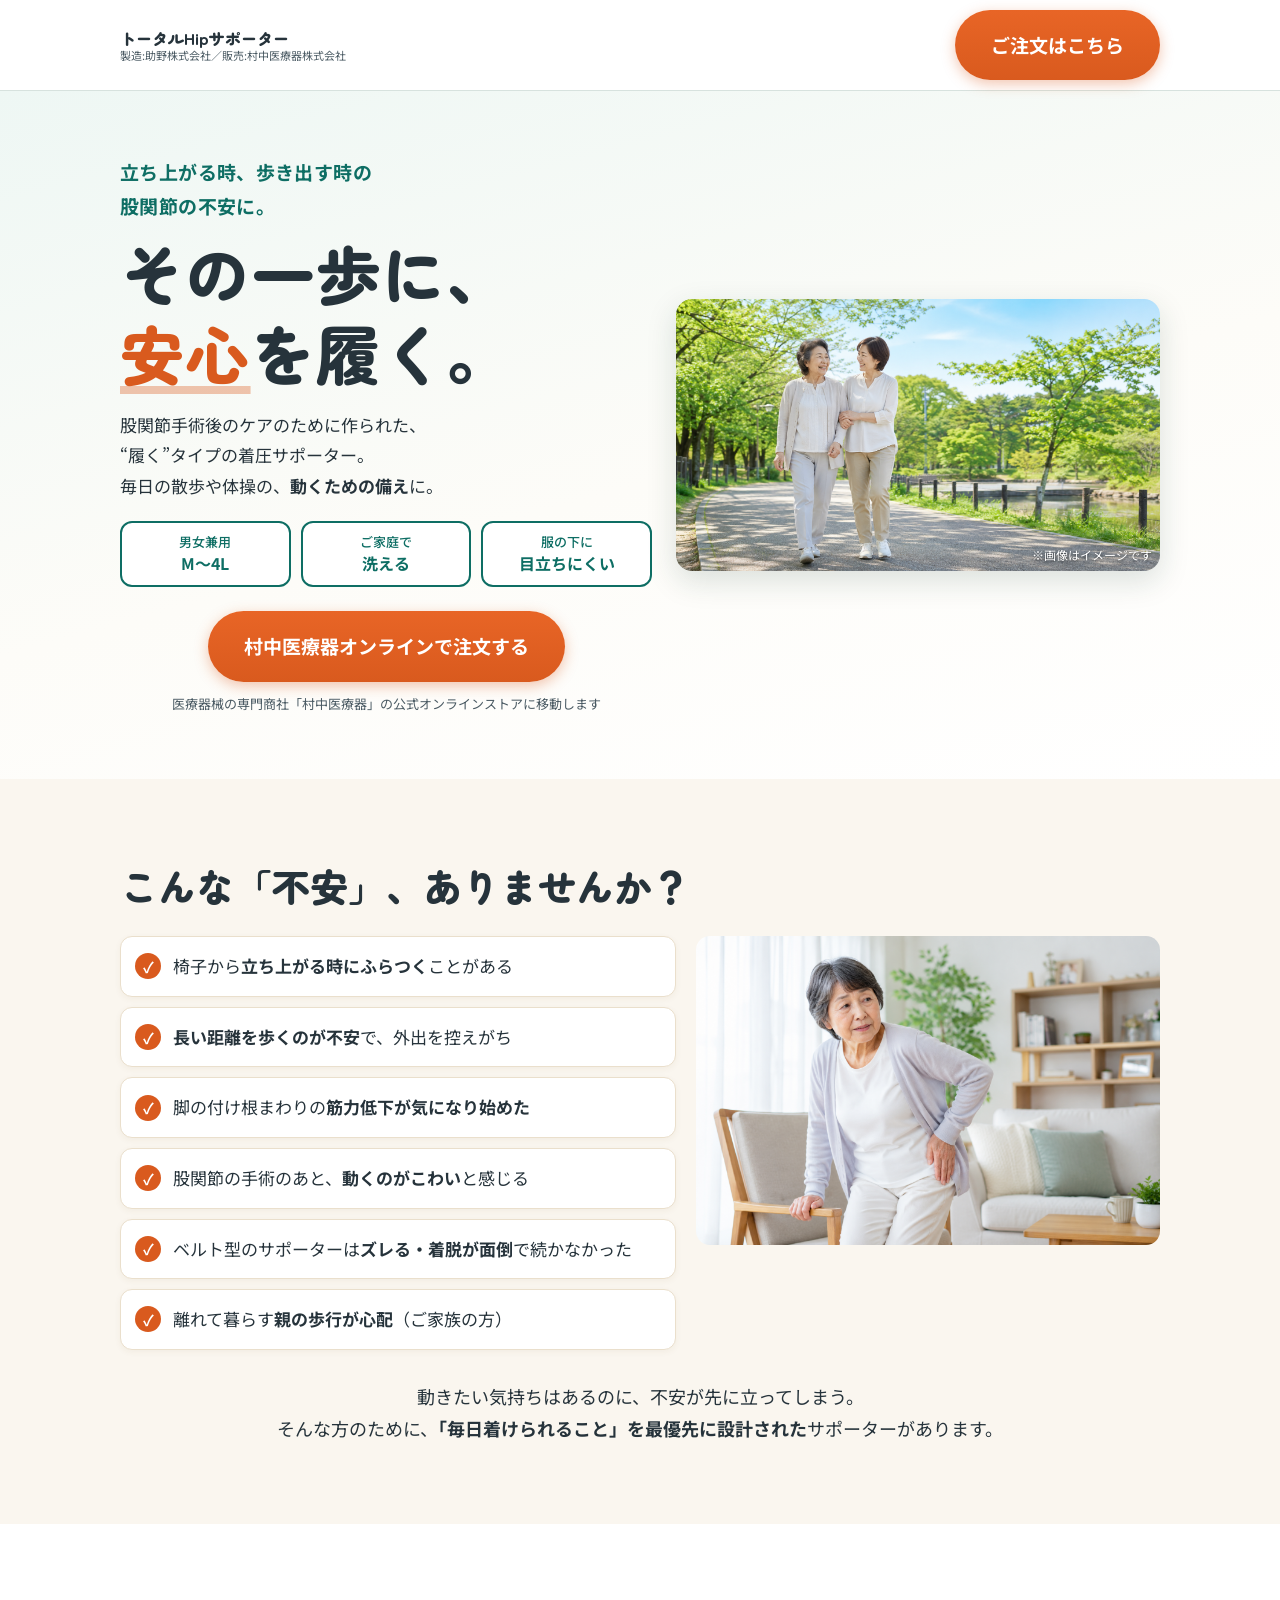
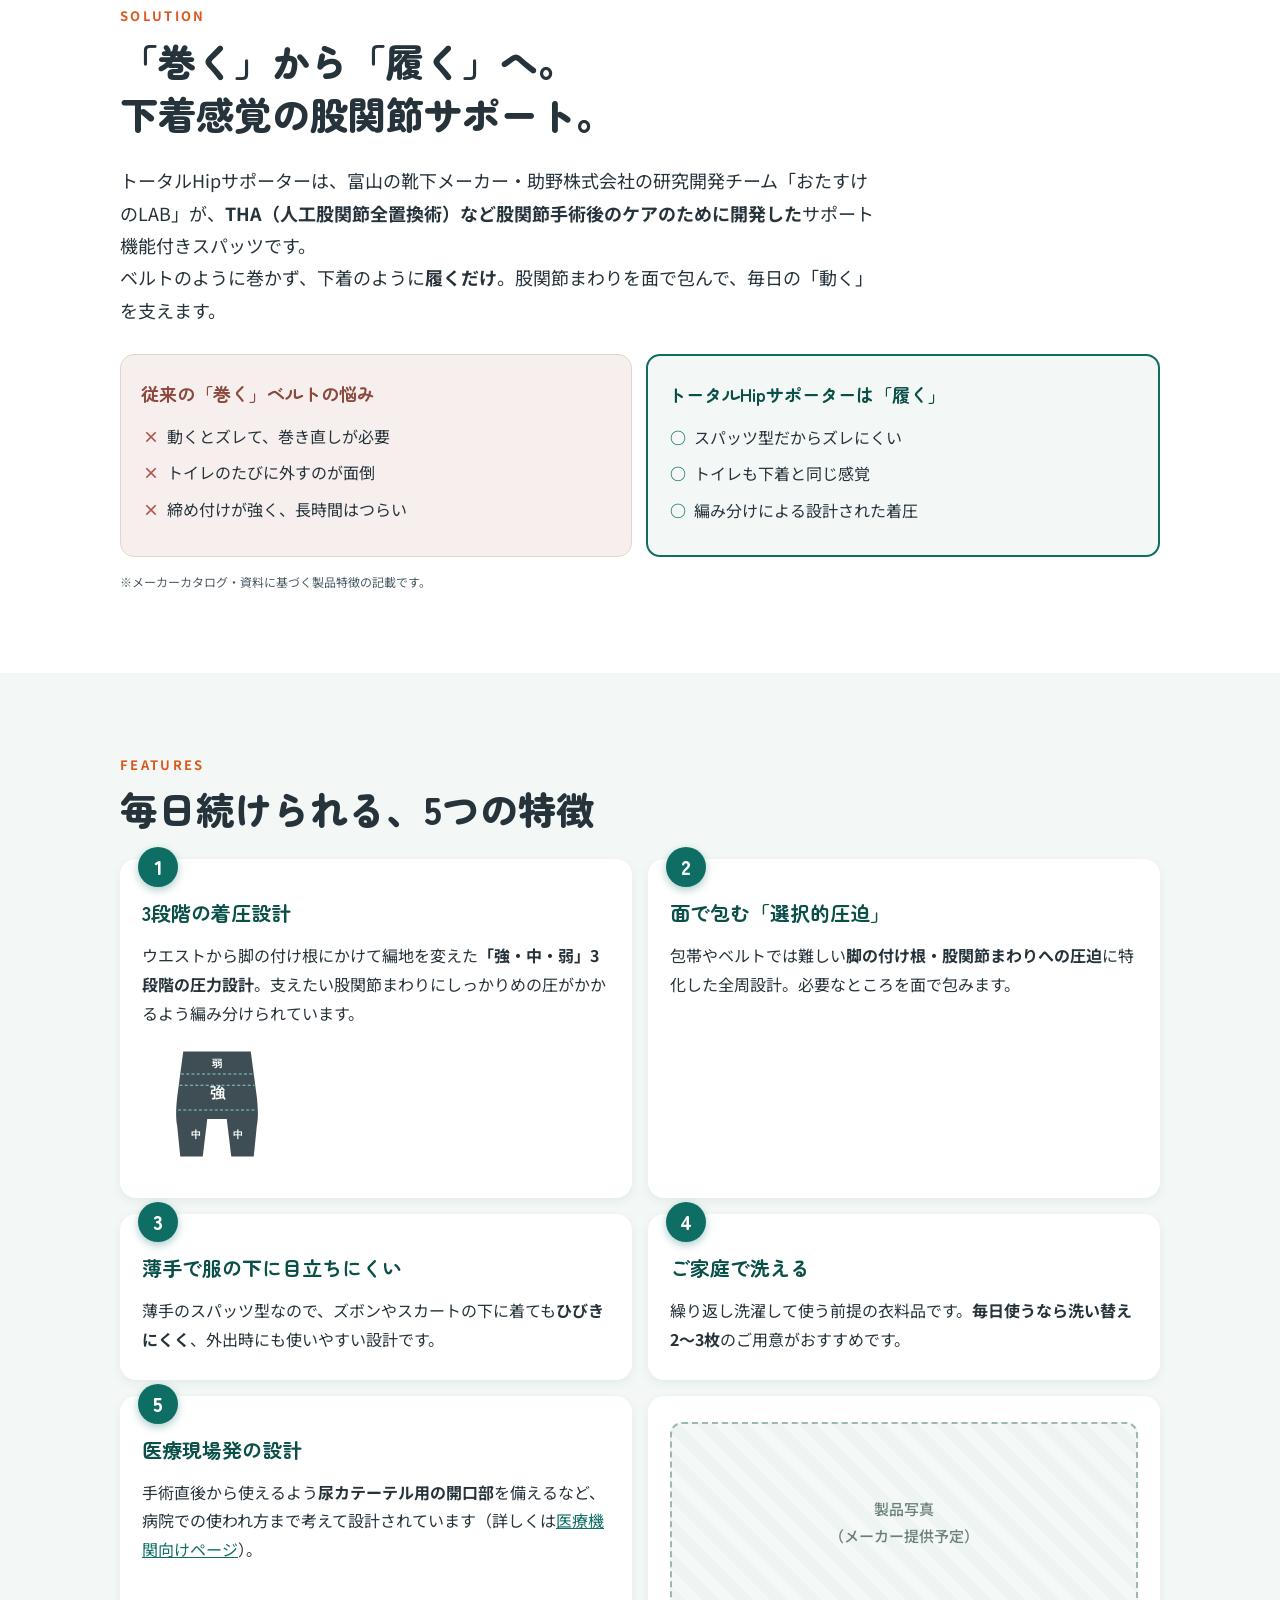
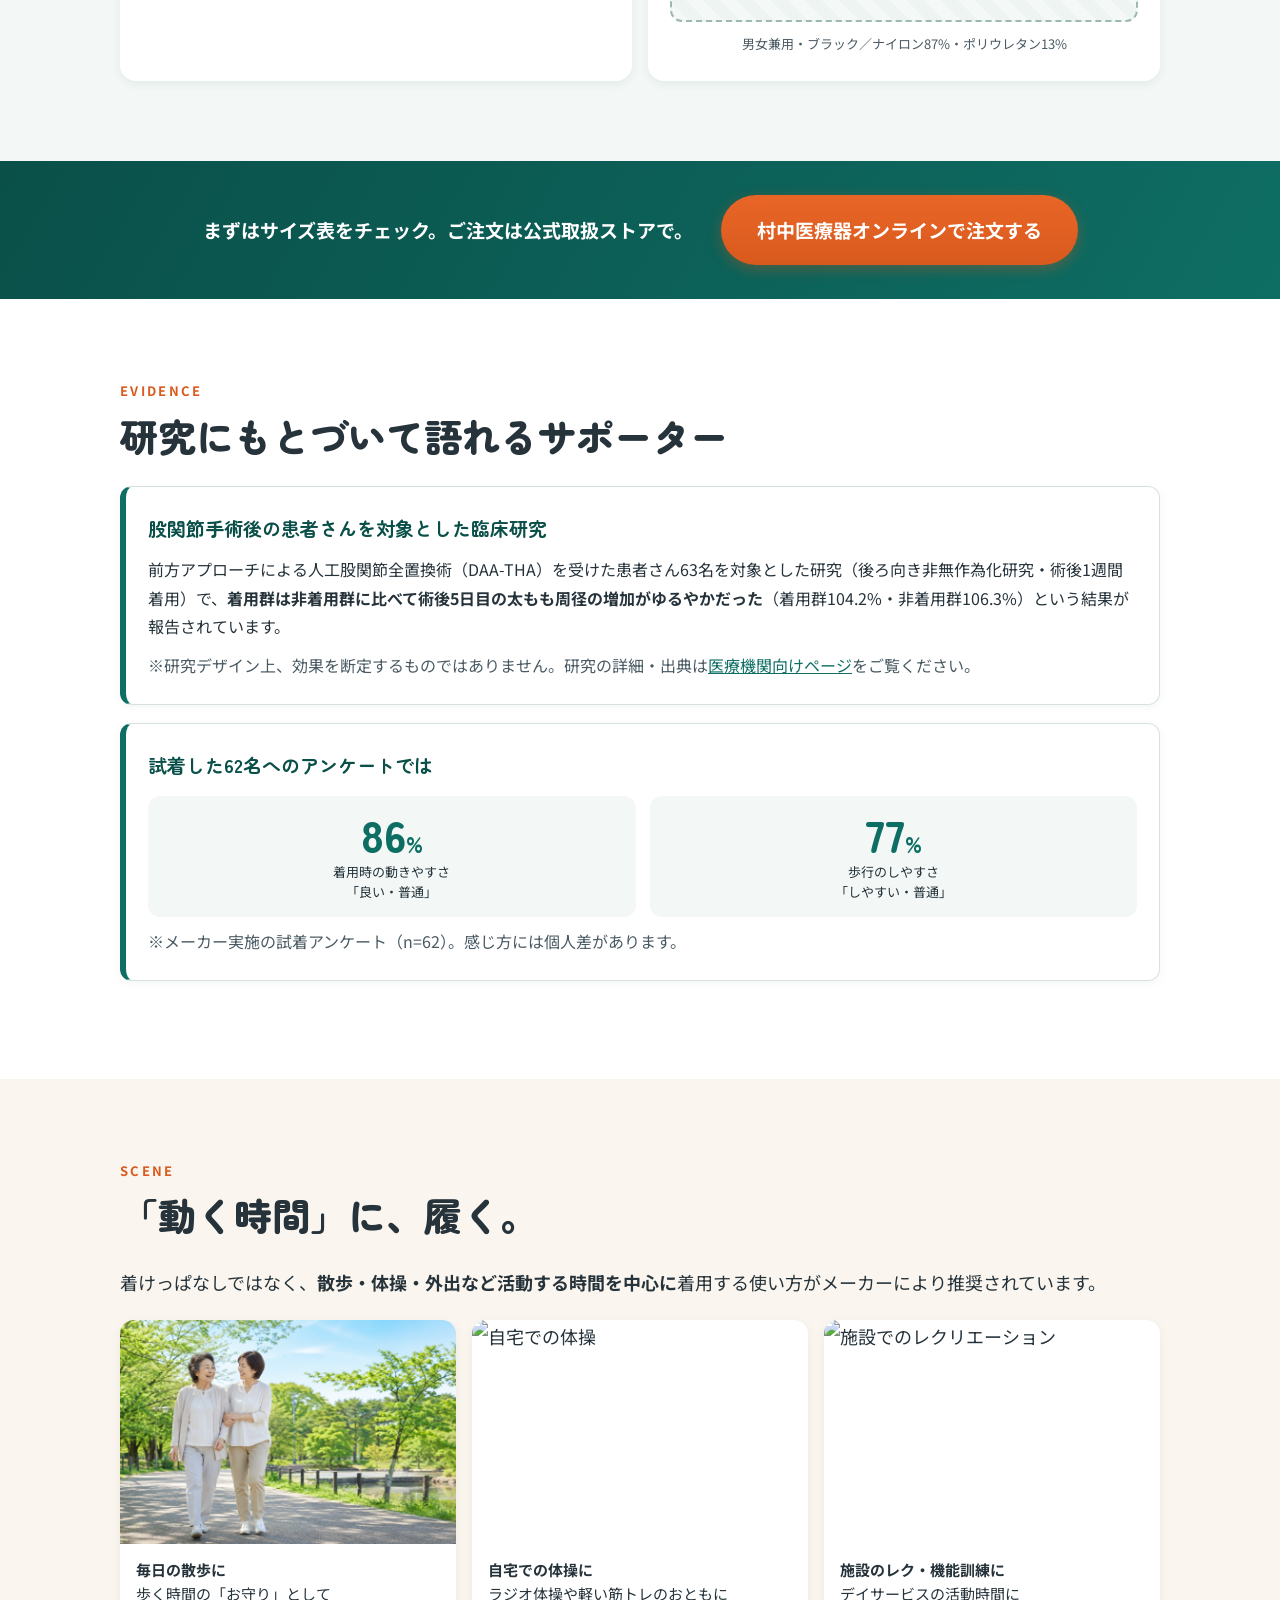
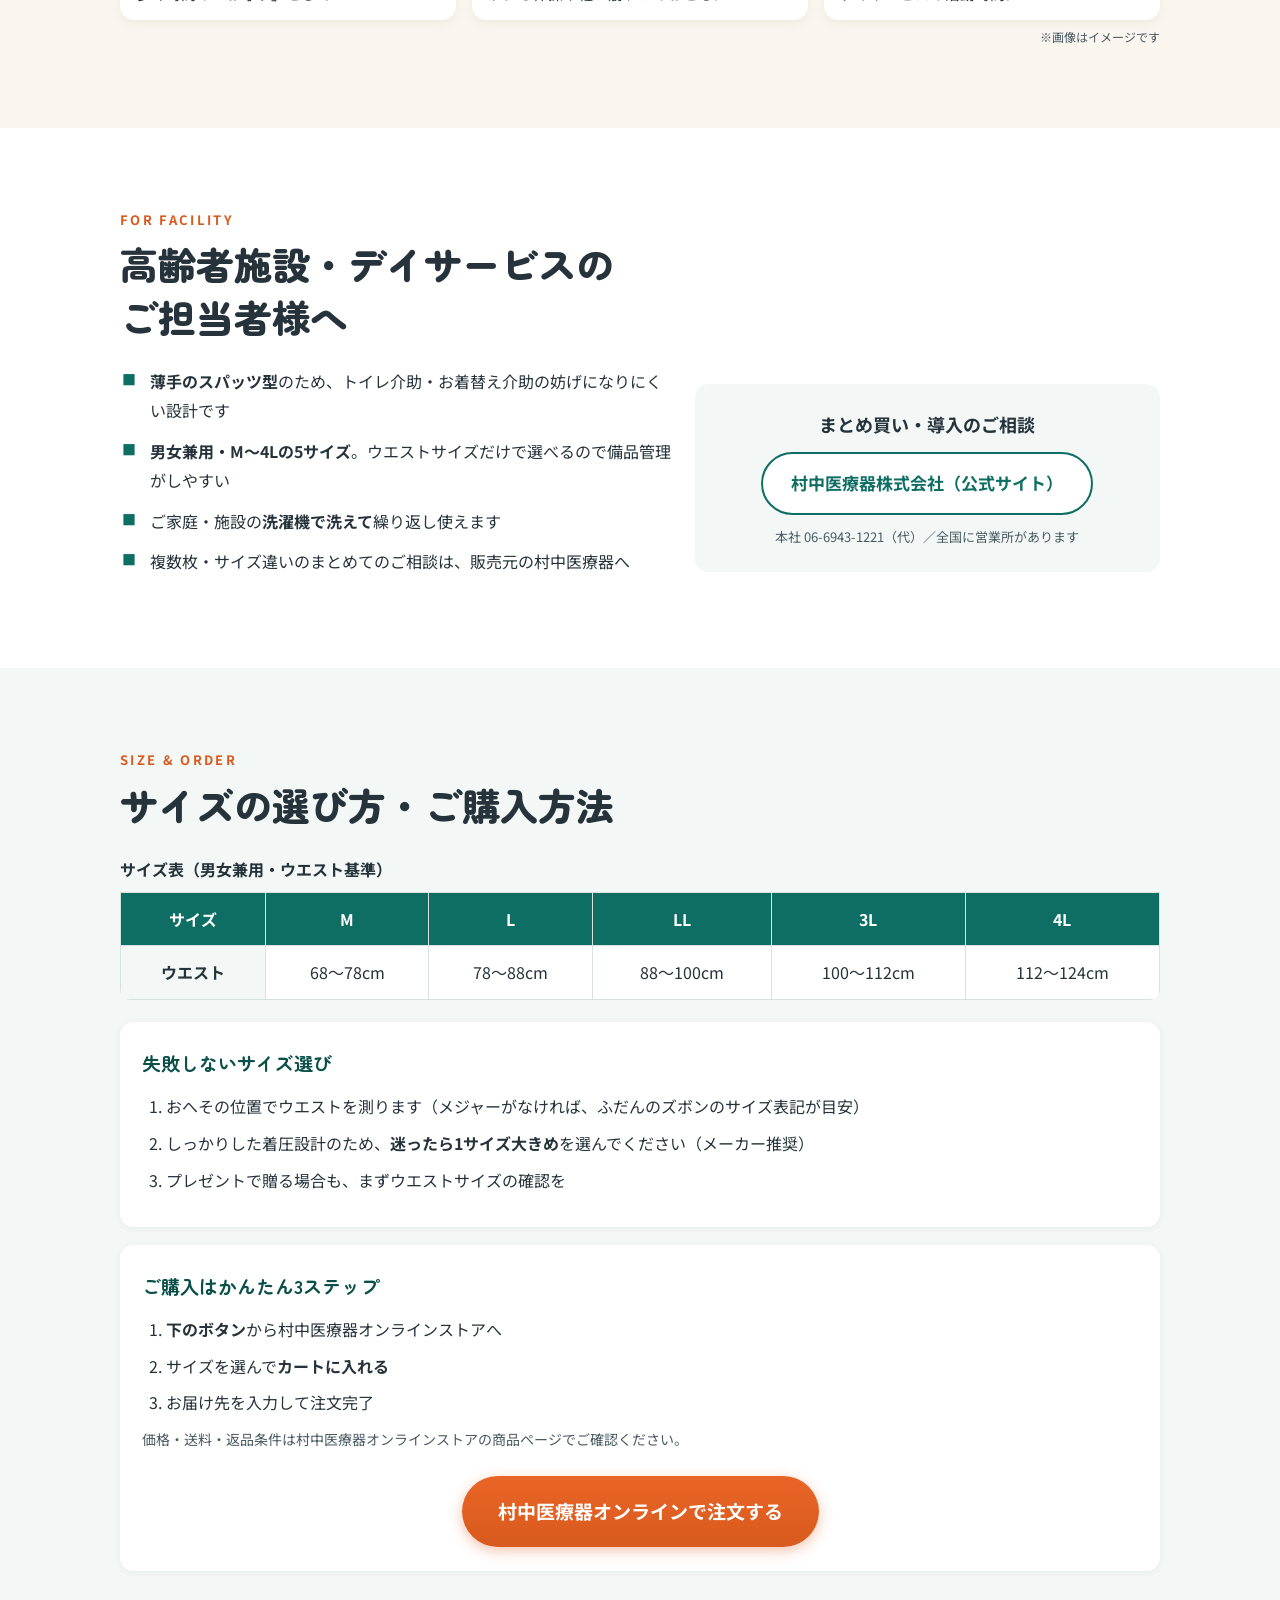
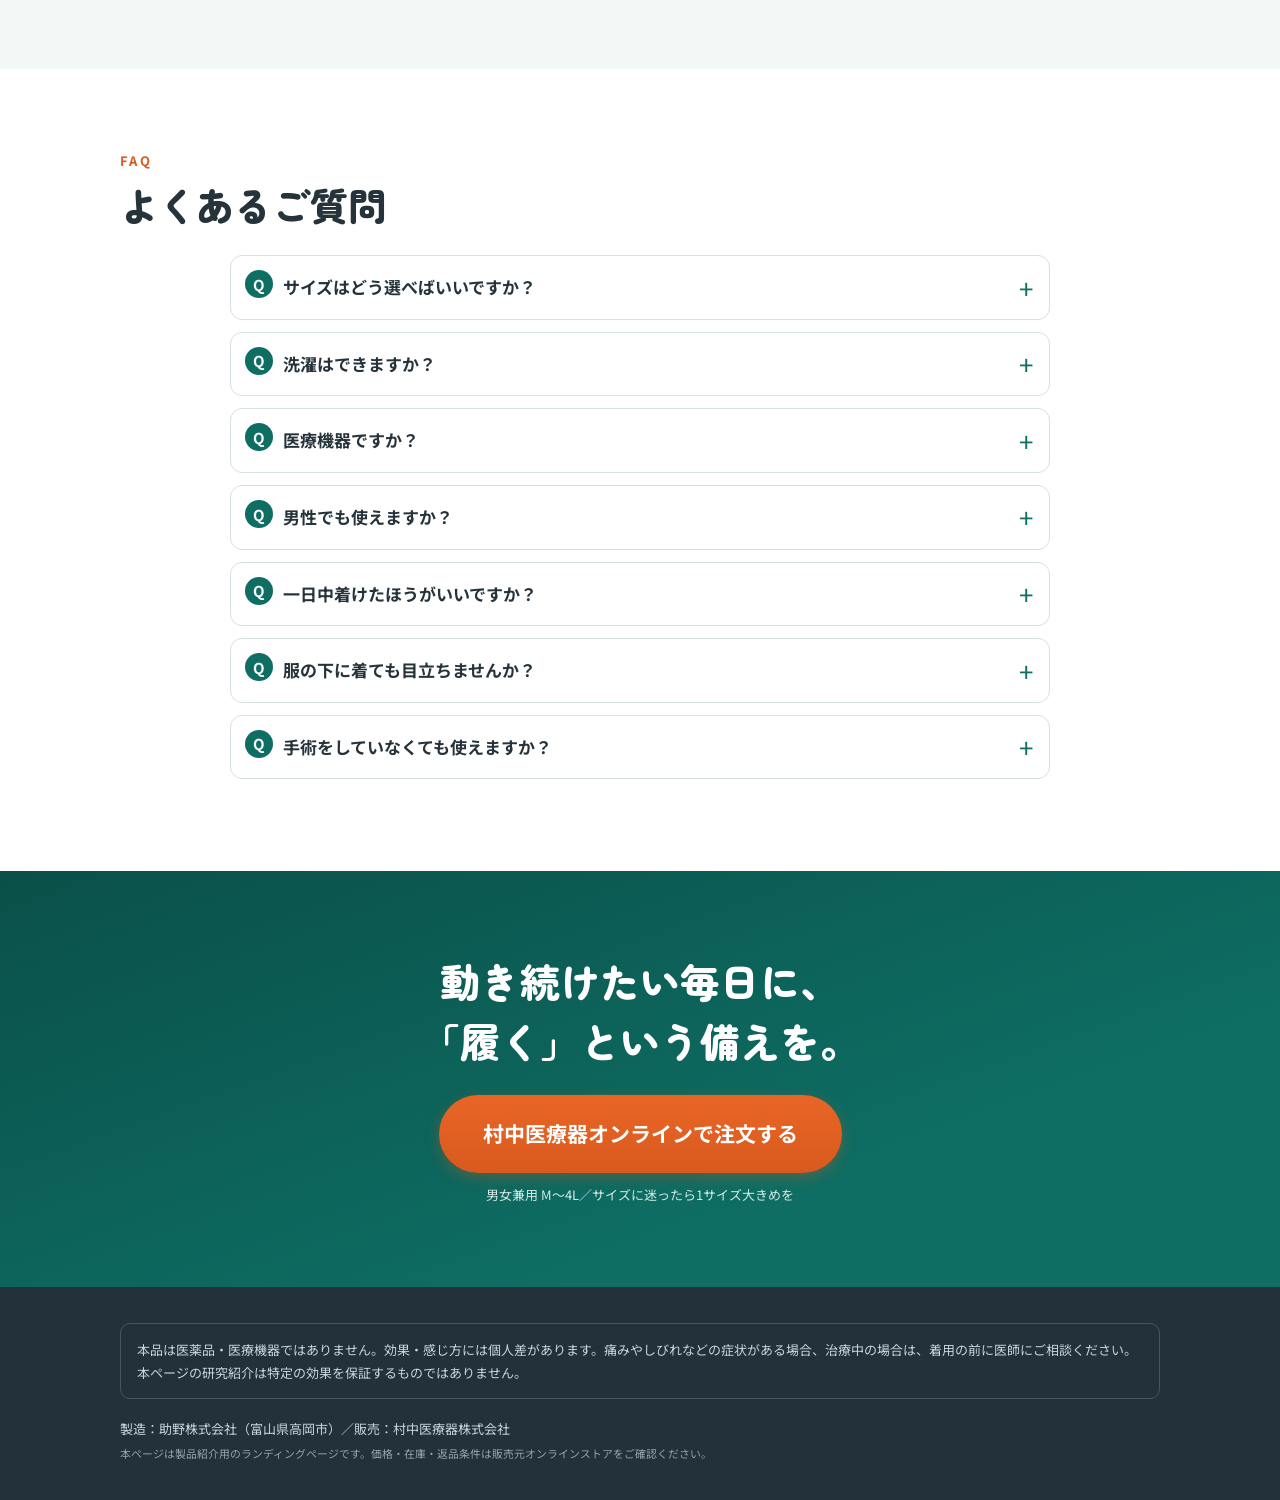
==== lp-general/index.html @ 68c363b6 "LP1・LP2初版＋ChatGPT生成画像4枚（実装組み込み済み） - lp-general: 新PASONA構成・追従CTA・FAQPage/Product構造化データ - lp-medical: " ====
<!DOCTYPE html>
<html lang="ja">
<head>
<meta charset="UTF-8">
<meta name="viewport" content="width=device-width, initial-scale=1.0">
<title>トータルHipサポーター｜その一歩に、安心を履く。股関節の不安に毎日履ける着圧サポーター</title>
<meta name="description" content="立ち上がる時・歩き出す時の股関節の不安に。股関節手術後のケアのために作られた、履くタイプの着圧サポーター「トータルHipサポーター」。3段階の着圧設計で股関節まわりを面でサポート。男女兼用M〜4L。村中医療器オンラインストアでご購入いただけます。">
<meta property="og:type" content="website">
<meta property="og:title" content="トータルHipサポーター｜その一歩に、安心を履く。">
<meta property="og:description" content="股関節の不安に、毎日「履ける」支えを。3段階着圧設計の股関節サポーター。男女兼用M〜4L。">
<meta property="og:image" content="../assets/images/lp1-hero-walking.png">
<meta property="og:locale" content="ja_JP">
<!-- TODO: 公開時にog:url・canonicalを本番URLに設定 -->
<link rel="preconnect" href="https://fonts.googleapis.com">
<link rel="preconnect" href="https://fonts.gstatic.com" crossorigin>
<link href="https://fonts.googleapis.com/css2?family=Noto+Sans+JP:wght@400;500;700;900&family=Zen+Maru+Gothic:wght@700;900&display=swap" rel="stylesheet">
<link rel="stylesheet" href="style.css">
<!-- ================================================== -->
<!-- GA4計測タグ挿入位置（ダミー）                          -->
<!-- <script async src="https://www.googletagmanager.com/gtag/js?id=G-XXXXXXXXXX"></script>
<script>
  window.dataLayer = window.dataLayer || [];
  function gtag(){dataLayer.push(arguments);}
  gtag('js', new Date());
  gtag('config', 'G-XXXXXXXXXX');
</script> -->
<!-- 広告タグ（Google広告/Meta等）はこの直下に挿入          -->
<!-- ================================================== -->
<script type="application/ld+json">
{
  "@context": "https://schema.org",
  "@type": "Product",
  "name": "トータルHipサポーター（男女兼用）",
  "description": "股関節手術後のケアのために作られた、履くタイプの着圧サポーター。ウエストから患部にかけて編地を変えた3段階（強・中・弱）の着圧設計。",
  "brand": {"@type": "Brand", "name": "SUKENO（助野株式会社）"},
  "material": "ナイロン87%・ポリウレタン13%",
  "offers": {
    "@type": "Offer",
    "url": "https://online.muranaka.co.jp/product/V0300001/",
    "availability": "https://schema.org/InStock",
    "seller": {"@type": "Organization", "name": "村中医療器株式会社"}
  }
}
</script>
<script type="application/ld+json">
{
  "@context": "https://schema.org",
  "@type": "FAQPage",
  "mainEntity": [
    {"@type": "Question", "name": "サイズはどう選べばいいですか？", "acceptedAnswer": {"@type": "Answer", "text": "ウエストサイズを基準にM〜4Lからお選びください。しっかりした着圧設計のため、サイズに迷った場合は1サイズ大きめをおすすめします。"}},
    {"@type": "Question", "name": "洗濯はできますか？", "acceptedAnswer": {"@type": "Answer", "text": "ご家庭で洗濯できます。毎日使う場合は洗い替え用に複数枚のご用意がおすすめです。"}},
    {"@type": "Question", "name": "医療機器ですか？", "acceptedAnswer": {"@type": "Answer", "text": "医療機器ではありません。衣料品（サポート機能付きスパッツ）です。痛みや症状がある場合は医師にご相談ください。"}},
    {"@type": "Question", "name": "男性でも使えますか？", "acceptedAnswer": {"@type": "Answer", "text": "男女兼用です。ウエストサイズを基準にお選びください。"}},
    {"@type": "Question", "name": "いつ着ければいいですか？", "acceptedAnswer": {"@type": "Answer", "text": "散歩や体操、外出など、活動する時間帯を中心とした着用がメーカーにより推奨されています。夏場などは無理せず調整してください。"}},
    {"@type": "Question", "name": "服の下に着ても目立ちませんか？", "acceptedAnswer": {"@type": "Answer", "text": "薄手のスパッツ型なので、ズボンやスカートの下に目立ちにくく着用できます。"}},
    {"@type": "Question", "name": "手術をしていなくても使えますか？", "acceptedAnswer": {"@type": "Answer", "text": "手術を受けていない方でも、着圧サポーターとしてお使いいただけます（メーカー資料より）。"}}
  ]
}
</script>
</head>
<body class="lp1">

<!-- ヘッダー -->
<header class="site-header">
  <div class="container header-inner">
    <p class="header-brand">トータルHipサポーター <span class="header-sub">製造:助野株式会社／販売:村中医療器株式会社</span></p>
    <a class="btn btn-cta btn-header js-cta" href="https://online.muranaka.co.jp/product/V0300001/" target="_blank" rel="noopener">ご注文はこちら</a>
  </div>
</header>

<main>
<!-- 1. ファーストビュー -->
<section class="fv" id="top">
  <div class="container fv-inner">
    <div class="fv-text">
      <p class="fv-lead">立ち上がる時、歩き出す時の<br>股関節の不安に。</p>
      <h1 class="fv-catch">その一歩に、<br><em>安心</em>を履く。</h1>
      <p class="fv-sub">股関節手術後のケアのために作られた、<br class="pc-only">“履く”タイプの着圧サポーター。<br>毎日の散歩や体操の、<strong>動くための備え</strong>に。</p>
      <ul class="fv-badges">
        <li>男女兼用<br><strong>M〜4L</strong></li>
        <li>ご家庭で<br><strong>洗える</strong></li>
        <li>服の下に<br><strong>目立ちにくい</strong></li>
      </ul>
      <div class="cta-block">
        <a class="btn btn-cta js-cta" href="https://online.muranaka.co.jp/product/V0300001/" target="_blank" rel="noopener">村中医療器オンラインで注文する</a>
        <p class="cta-note">医療器械の専門商社「村中医療器」の公式オンラインストアに移動します</p>
      </div>
    </div>
    <figure class="fv-visual">
      <img src="../assets/images/lp1-hero-walking.png" alt="親子で公園をゆったり散歩する様子" width="1792" height="1024" fetchpriority="high">
      <figcaption class="img-note">※画像はイメージです</figcaption>
    </figure>
  </div>
</section>

<!-- 2. 悩み共感 -->
<section class="section worries">
  <div class="container">
    <h2 class="section-title">こんな「不安」、<br class="sp-only">ありませんか？</h2>
    <div class="worries-grid">
      <ul class="check-list">
        <li>椅子から<strong>立ち上がる時にふらつく</strong>ことがある</li>
        <li><strong>長い距離を歩くのが不安</strong>で、外出を控えがち</li>
        <li>脚の付け根まわりの<strong>筋力低下が気になり始めた</strong></li>
        <li>股関節の手術のあと、<strong>動くのがこわい</strong>と感じる</li>
        <li>ベルト型のサポーターは<strong>ズレる・着脱が面倒</strong>で続かなかった</li>
        <li>離れて暮らす<strong>親の歩行が心配</strong>（ご家族の方）</li>
      </ul>
      <figure class="worries-visual">
        <img src="../assets/images/lp1-worry-elderly.png" alt="立ち上がりの際に脚の付け根に手を当てる女性" width="1536" height="1024" loading="lazy">
      </figure>
    </div>
    <p class="worries-message">動きたい気持ちはあるのに、不安が先に立ってしまう。<br>そんな方のために、<strong>「毎日着けられること」を最優先に設計された</strong>サポーターがあります。</p>
  </div>
</section>

<!-- 3. 解決コンセプト -->
<section class="section concept">
  <div class="container">
    <p class="section-eyebrow">SOLUTION</p>
    <h2 class="section-title">「巻く」から「履く」へ。<br>下着感覚の股関節サポート。</h2>
    <p class="concept-text">トータルHipサポーターは、富山の靴下メーカー・助野株式会社の研究開発チーム「おたすけのLAB」が、<strong>THA（人工股関節全置換術）など股関節手術後のケアのために開発した</strong>サポート機能付きスパッツです。<br>ベルトのように巻かず、下着のように<strong>履くだけ</strong>。股関節まわりを面で包んで、毎日の「動く」を支えます。</p>
    <div class="concept-compare">
      <div class="compare-col compare-before">
        <h3>従来の「巻く」ベルトの悩み</h3>
        <ul>
          <li>動くとズレて、巻き直しが必要</li>
          <li>トイレのたびに外すのが面倒</li>
          <li>締め付けが強く、長時間はつらい</li>
        </ul>
      </div>
      <div class="compare-col compare-after">
        <h3>トータルHipサポーターは「履く」</h3>
        <ul>
          <li>スパッツ型だからズレにくい</li>
          <li>トイレも下着と同じ感覚</li>
          <li>編み分けによる設計された着圧</li>
        </ul>
      </div>
    </div>
    <p class="fact-note">※メーカーカタログ・資料に基づく製品特徴の記載です。</p>
  </div>
</section>

<!-- 4. 製品特徴 -->
<section class="section features">
  <div class="container">
    <p class="section-eyebrow">FEATURES</p>
    <h2 class="section-title">毎日続けられる、<br class="sp-only">5つの特徴</h2>
    <div class="feature-grid">
      <article class="feature-card">
        <div class="feature-num">1</div>
        <h3>3段階の着圧設計</h3>
        <p>ウエストから脚の付け根にかけて編地を変えた<strong>「強・中・弱」3段階の圧力設計</strong>。支えたい股関節まわりにしっかりめの圧がかかるよう編み分けられています。</p>
        <!-- 3段階着圧の自作SVG図 -->
        <svg class="feature-svg" viewBox="0 0 200 160" role="img" aria-label="3段階着圧のイメージ図。ウエスト部は弱、股関節部は強、裾は中から弱の圧力設計">
          <path d="M55 10 h90 l8 60 c2 18 2 30 0 40 l-4 40 h-30 l-6 -50 h-26 l-6 50 h-30 l-4 -40 c-2 -10 -2 -22 0 -40 z" fill="#2b3a42" opacity="0.9"/>
          <g font-family="sans-serif" font-size="13" fill="#fff" text-anchor="middle" font-weight="bold">
            <text x="100" y="30">弱</text>
            <text x="100" y="72" font-size="20">強</text>
            <text x="72" y="125">中</text>
            <text x="128" y="125">中</text>
          </g>
          <g stroke="#7fd1c8" stroke-width="1.5" stroke-dasharray="4 3" fill="none">
            <path d="M52 40 h96"/><path d="M50 55 h100"/><path d="M48 88 h104"/>
          </g>
        </svg>
      </article>
      <article class="feature-card">
        <div class="feature-num">2</div>
        <h3>面で包む「選択的圧迫」</h3>
        <p>包帯やベルトでは難しい<strong>脚の付け根・股関節まわりへの圧迫</strong>に特化した全周設計。必要なところを面で包みます。</p>
      </article>
      <article class="feature-card">
        <div class="feature-num">3</div>
        <h3>薄手で服の下に目立ちにくい</h3>
        <p>薄手のスパッツ型なので、ズボンやスカートの下に着ても<strong>ひびきにくく</strong>、外出時にも使いやすい設計です。</p>
      </article>
      <article class="feature-card">
        <div class="feature-num">4</div>
        <h3>ご家庭で洗える</h3>
        <p>繰り返し洗濯して使う前提の衣料品です。<strong>毎日使うなら洗い替え2〜3枚</strong>のご用意がおすすめです。</p>
      </article>
      <article class="feature-card">
        <div class="feature-num">5</div>
        <h3>医療現場発の設計</h3>
        <p>手術直後から使えるよう<strong>尿カテーテル用の開口部</strong>を備えるなど、病院での使われ方まで考えて設計されています（詳しくは<a href="../lp-medical/index.html">医療機関向けページ</a>）。</p>
      </article>
      <figure class="feature-card product-placeholder">
        <!-- TODO: メーカー提供写真に差し替え（製品全体・黒・スパッツ型） -->
        <div class="placeholder-box">
          <span>製品写真<br>（メーカー提供予定）</span>
        </div>
        <figcaption>男女兼用・ブラック／ナイロン87%・ポリウレタン13%</figcaption>
      </figure>
    </div>
  </div>
</section>

<div class="cta-band">
  <div class="container">
    <p class="cta-band-copy">まずはサイズ表をチェック。<br class="sp-only">ご注文は公式取扱ストアで。</p>
    <a class="btn btn-cta js-cta" href="https://online.muranaka.co.jp/product/V0300001/" target="_blank" rel="noopener">村中医療器オンラインで注文する</a>
  </div>
</div>

<!-- 5. エビデンス -->
<section class="section evidence">
  <div class="container">
    <p class="section-eyebrow">EVIDENCE</p>
    <h2 class="section-title">研究にもとづいて<br class="sp-only">語れるサポーター</h2>
    <div class="evidence-card">
      <h3>股関節手術後の患者さんを対象とした臨床研究</h3>
      <p>前方アプローチによる人工股関節全置換術（DAA-THA）を受けた患者さん63名を対象とした研究（後ろ向き非無作為化研究・術後1週間着用）で、<strong>着用群は非着用群に比べて術後5日目の太もも周径の増加がゆるやかだった</strong>（着用群104.2%・非着用群106.3%）という結果が報告されています。</p>
      <p class="evidence-limit">※研究デザイン上、効果を断定するものではありません。研究の詳細・出典は<a href="../lp-medical/index.html">医療機関向けページ</a>をご覧ください。</p>
    </div>
    <div class="evidence-card">
      <h3>試着した62名へのアンケートでは</h3>
      <div class="stat-row">
        <div class="stat"><div class="stat-num">86<span>%</span></div><p>着用時の動きやすさ<br>「良い・普通」</p></div>
        <div class="stat"><div class="stat-num">77<span>%</span></div><p>歩行のしやすさ<br>「しやすい・普通」</p></div>
      </div>
      <p class="evidence-limit">※メーカー実施の試着アンケート（n=62）。感じ方には個人差があります。</p>
    </div>
  </div>
</section>

<!-- 6. 使用シーン -->
<section class="section scenes">
  <div class="container">
    <p class="section-eyebrow">SCENE</p>
    <h2 class="section-title">「動く時間」に、履く。</h2>
    <p class="scenes-lead">着けっぱなしではなく、<strong>散歩・体操・外出など活動する時間を中心に</strong>着用する使い方がメーカーにより推奨されています。</p>
    <div class="scene-grid">
      <figure class="scene-card">
        <img src="../assets/images/lp1-hero-walking.png" alt="毎日の散歩" width="600" height="400" loading="lazy">
        <figcaption><strong>毎日の散歩に</strong><br>歩く時間の「お守り」として</figcaption>
      </figure>
      <figure class="scene-card">
        <img src="../assets/images/lp1-scene-exercise.png" alt="自宅での体操" width="600" height="400" loading="lazy">
        <figcaption><strong>自宅での体操に</strong><br>ラジオ体操や軽い筋トレのおともに</figcaption>
      </figure>
      <figure class="scene-card">
        <img src="../assets/images/lp1-scene-facility.png" alt="施設でのレクリエーション" width="600" height="400" loading="lazy">
        <figcaption><strong>施設のレク・機能訓練に</strong><br>デイサービスの活動時間に</figcaption>
      </figure>
    </div>
    <p class="img-note">※画像はイメージです</p>
  </div>
</section>

<!-- 7. 施設向け -->
<section class="section facility">
  <div class="container">
    <p class="section-eyebrow">FOR FACILITY</p>
    <h2 class="section-title">高齢者施設・デイサービスの<br>ご担当者様へ</h2>
    <div class="facility-inner">
      <ul class="facility-points">
        <li><strong>薄手のスパッツ型</strong>のため、トイレ介助・お着替え介助の妨げになりにくい設計です</li>
        <li><strong>男女兼用・M〜4Lの5サイズ</strong>。ウエストサイズだけで選べるので備品管理がしやすい</li>
        <li>ご家庭・施設の<strong>洗濯機で洗えて</strong>繰り返し使えます</li>
        <li>複数枚・サイズ違いのまとめてのご相談は、販売元の村中医療器へ</li>
      </ul>
      <div class="facility-cta">
        <p>まとめ買い・導入のご相談</p>
        <a class="btn btn-sub" href="https://www.muranaka.co.jp/" target="_blank" rel="noopener">村中医療器株式会社（公式サイト）</a>
        <p class="cta-note">本社 06-6943-1221（代）／全国に営業所があります</p>
      </div>
    </div>
  </div>
</section>

<!-- 8. サイズ・購入方法 -->
<section class="section size-buy" id="size">
  <div class="container">
    <p class="section-eyebrow">SIZE &amp; ORDER</p>
    <h2 class="section-title">サイズの選び方・ご購入方法</h2>
    <div class="size-table-wrap">
      <table class="size-table">
        <caption>サイズ表（男女兼用・ウエスト基準）</caption>
        <thead><tr><th>サイズ</th><th>M</th><th>L</th><th>LL</th><th>3L</th><th>4L</th></tr></thead>
        <tbody><tr><th>ウエスト</th><td>68〜78cm</td><td>78〜88cm</td><td>88〜100cm</td><td>100〜112cm</td><td>112〜124cm</td></tr></tbody>
      </table>
    </div>
    <div class="size-tips">
      <h3>失敗しないサイズ選び</h3>
      <ol>
        <li>おへその位置でウエストを測ります（メジャーがなければ、ふだんのズボンのサイズ表記が目安）</li>
        <li>しっかりした着圧設計のため、<strong>迷ったら1サイズ大きめ</strong>を選んでください（メーカー推奨）</li>
        <li>プレゼントで贈る場合も、まずウエストサイズの確認を</li>
      </ol>
    </div>
    <div class="buy-steps">
      <h3>ご購入はかんたん3ステップ</h3>
      <ol class="steps">
        <li><strong>下のボタン</strong>から村中医療器オンラインストアへ</li>
        <li>サイズを選んで<strong>カートに入れる</strong></li>
        <li>お届け先を入力して注文完了</li>
      </ol>
      <p class="price-note">価格・送料・返品条件は村中医療器オンラインストアの商品ページでご確認ください。<!-- TODO: 価格表示可否をメーカー確認後、税込価格を明記 --></p>
      <div class="cta-block">
        <a class="btn btn-cta js-cta" href="https://online.muranaka.co.jp/product/V0300001/" target="_blank" rel="noopener">村中医療器オンラインで注文する</a>
      </div>
    </div>
  </div>
</section>

<!-- 9. FAQ -->
<section class="section faq">
  <div class="container">
    <p class="section-eyebrow">FAQ</p>
    <h2 class="section-title">よくあるご質問</h2>
    <dl class="faq-list">
      <div class="faq-item"><dt>サイズはどう選べばいいですか？</dt><dd>ウエストサイズを基準にM〜4Lからお選びください。しっかりした着圧設計のため、サイズに迷った場合は<strong>1サイズ大きめ</strong>がメーカー推奨です。</dd></div>
      <div class="faq-item"><dt>洗濯はできますか？</dt><dd>ご家庭で洗濯できます（洗濯表示に従ってください）。毎日使う場合は洗い替え用に2〜3枚のご用意がおすすめです。</dd></div>
      <div class="faq-item"><dt>医療機器ですか？</dt><dd><strong>医療機器ではありません。</strong>サポート機能付きスパッツ（衣料品）です。痛みや気になる症状がある場合は、着用の前に医師にご相談ください。</dd></div>
      <div class="faq-item"><dt>男性でも使えますか？</dt><dd>男女兼用です。ウエストサイズを基準にお選びください。</dd></div>
      <div class="faq-item"><dt>一日中着けたほうがいいですか？</dt><dd>散歩・体操・外出など<strong>活動する時間を中心に</strong>着用する使い方がメーカーにより推奨されています。夏場など暑い時期は無理せず調整してください。</dd></div>
      <div class="faq-item"><dt>服の下に着ても目立ちませんか？</dt><dd>薄手のスパッツ型なので、ズボンやスカートの下でも目立ちにくくお使いいただけます。</dd></div>
      <div class="faq-item"><dt>手術をしていなくても使えますか？</dt><dd>手術を受けていない方でも着圧サポーターとしてお使いいただけます（メーカー資料より）。股関節に痛みがある場合は、まず医師にご相談ください。</dd></div>
    </dl>
  </div>
</section>

<!-- 10. 最終CTA -->
<section class="section final-cta">
  <div class="container">
    <h2 class="final-catch">動き続けたい毎日に、<br>「履く」という備えを。</h2>
    <div class="cta-block">
      <a class="btn btn-cta btn-lg js-cta" href="https://online.muranaka.co.jp/product/V0300001/" target="_blank" rel="noopener">村中医療器オンラインで注文する</a>
      <p class="cta-note">男女兼用 M〜4L／サイズに迷ったら1サイズ大きめを</p>
    </div>
  </div>
</section>
</main>

<footer class="site-footer">
  <div class="container">
    <p class="footer-disclaimer">本品は医薬品・医療機器ではありません。効果・感じ方には個人差があります。痛みやしびれなどの症状がある場合、治療中の場合は、着用の前に医師にご相談ください。本ページの研究紹介は特定の効果を保証するものではありません。</p>
    <p class="footer-credit">製造：助野株式会社（富山県高岡市）／販売：村中医療器株式会社<br>
    <small>本ページは製品紹介用のランディングページです。価格・在庫・返品条件は販売元オンラインストアをご確認ください。</small></p>
  </div>
</footer>

<!-- スマホ追従CTA -->
<div class="sticky-cta" id="stickyCta" aria-hidden="true">
  <a class="btn btn-cta js-cta" href="https://online.muranaka.co.jp/product/V0300001/" target="_blank" rel="noopener">ご注文はこちら（村中医療器）</a>
</div>

<script src="script.js" defer></script>
</body>
</html>
---- lp-general/style.css ----
/* =========================================================
   トータルHipサポーター LP1（一般・施設向け）
   モバイルファースト / 本文18px / 行間1.8 / コントラスト比4.5+
   ブレークポイント: 768px / 1200px
========================================================= */
:root{
  --c-text:#26333b;        /* 本文 (白背景比 12.5:1) */
  --c-text-sub:#4a5a63;
  --c-primary:#0e6e64;     /* ティール */
  --c-primary-dark:#0a5049;
  --c-accent:#d95a1e;      /* CTAオレンジ (白文字比 4.6:1) */
  --c-accent-dark:#b84812;
  --c-bg:#ffffff;
  --c-bg-soft:#f3f8f6;
  --c-bg-warm:#faf6ef;
  --c-line:#d7e2de;
  --font-body:"Noto Sans JP",sans-serif;
  --font-head:"Zen Maru Gothic","Noto Sans JP",sans-serif;
}
*{margin:0;padding:0;box-sizing:border-box}
html{scroll-behavior:smooth}
body.lp1{
  font-family:var(--font-body);
  font-size:18px;
  line-height:1.8;
  color:var(--c-text);
  background:var(--c-bg);
  -webkit-font-smoothing:antialiased;
}
img{max-width:100%;height:auto;display:block}
a{color:var(--c-primary)}
.container{width:100%;max-width:1080px;margin:0 auto;padding:0 20px}
.pc-only{display:none}
.sp-only{display:inline}

/* ---------- ヘッダー ---------- */
.site-header{position:sticky;top:0;z-index:100;background:rgba(255,255,255,.96);border-bottom:1px solid var(--c-line);backdrop-filter:blur(4px)}
.header-inner{display:flex;align-items:center;justify-content:space-between;gap:8px;padding-top:10px;padding-bottom:10px}
.header-brand{font-family:var(--font-head);font-weight:900;font-size:16px;line-height:1.3}
.header-sub{display:block;font-family:var(--font-body);font-weight:400;font-size:11px;color:var(--c-text-sub)}
.btn-header{font-size:14px;padding:12px 16px;white-space:nowrap}

/* ---------- ボタン ---------- */
.btn{display:inline-block;text-decoration:none;text-align:center;font-weight:700;border-radius:999px;transition:transform .15s ease, box-shadow .15s ease}
.btn:active{transform:scale(.97)}
.btn-cta{
  background:linear-gradient(180deg,#e86526,var(--c-accent));
  color:#fff;
  font-size:19px;
  padding:18px 36px;
  min-height:56px;
  box-shadow:0 4px 14px rgba(217,90,30,.35);
}
.btn-cta:hover{background:linear-gradient(180deg,var(--c-accent),var(--c-accent-dark));box-shadow:0 6px 18px rgba(217,90,30,.45)}
.btn-lg{font-size:21px;padding:20px 44px}
.btn-sub{background:#fff;color:var(--c-primary);border:2px solid var(--c-primary);padding:14px 28px;font-size:17px}
.btn-sub:hover{background:var(--c-bg-soft)}
.cta-block{text-align:center;margin-top:24px}
.cta-note{font-size:13px;color:var(--c-text-sub);margin-top:10px}
.img-note{font-size:12px;color:var(--c-text-sub);text-align:right;margin-top:6px}

/* ---------- FV ---------- */
.fv{background:linear-gradient(165deg,#eef7f4 0%,#fdfcf8 55%,#fff 100%);padding:36px 0 44px;overflow:hidden}
.fv-inner{display:flex;flex-direction:column;gap:24px}
.fv-lead{font-size:19px;font-weight:700;color:var(--c-primary);letter-spacing:.02em}
.fv-catch{font-family:var(--font-head);font-weight:900;font-size:clamp(38px,9.5vw,64px);line-height:1.25;letter-spacing:.02em;margin-top:8px}
.fv-catch em{font-style:normal;color:var(--c-accent);text-decoration:underline;text-decoration-color:rgba(217,90,30,.35);text-decoration-thickness:8px;text-underline-offset:6px}
.fv-sub{margin-top:18px;font-size:17px}
.fv-badges{display:flex;gap:10px;list-style:none;margin-top:20px}
.fv-badges li{
  flex:1;background:#fff;border:2px solid var(--c-primary);color:var(--c-primary);
  border-radius:12px;text-align:center;font-size:13px;line-height:1.45;padding:10px 4px;font-weight:500
}
.fv-badges strong{font-size:16px}
.fv-visual{position:relative;border-radius:16px;overflow:hidden;box-shadow:0 10px 30px rgba(20,60,50,.15)}
.fv-visual img{width:100%;object-fit:cover}
.fv-visual .img-note{position:absolute;right:8px;bottom:6px;margin:0;color:#fff;text-shadow:0 1px 3px rgba(0,0,0,.6)}

/* ---------- セクション共通 ---------- */
.section{padding:56px 0}
.section-eyebrow{font-size:13px;font-weight:700;letter-spacing:.18em;color:var(--c-accent);margin-bottom:6px}
.section-title{font-family:var(--font-head);font-weight:900;font-size:clamp(26px,6.4vw,38px);line-height:1.4;margin-bottom:24px}

/* ---------- 悩み共感 ---------- */
.worries{background:var(--c-bg-warm)}
.worries-grid{display:flex;flex-direction:column;gap:20px}
.check-list{list-style:none}
.check-list li{
  position:relative;background:#fff;border:1px solid #eadfcc;border-radius:12px;
  padding:14px 16px 14px 52px;margin-bottom:10px;font-size:17px;box-shadow:0 2px 6px rgba(120,90,40,.06)
}
.check-list li::before{
  content:"✓";position:absolute;left:14px;top:50%;transform:translateY(-50%);
  width:26px;height:26px;border-radius:50%;background:var(--c-accent);color:#fff;
  font-size:15px;font-weight:700;display:flex;align-items:center;justify-content:center;line-height:1;
}
.worries-visual{border-radius:14px;overflow:hidden}
.worries-message{margin-top:20px;font-size:18px;text-align:center}

/* ---------- コンセプト ---------- */
.concept-text{max-width:760px}
.concept-compare{display:flex;flex-direction:column;gap:14px;margin-top:28px}
.compare-col{border-radius:14px;padding:22px 20px}
.compare-col h3{font-size:18px;margin-bottom:12px;font-family:var(--font-head)}
.compare-col ul{list-style:none}
.compare-col li{padding-left:26px;position:relative;margin-bottom:8px;font-size:16px}
.compare-before{background:#f6efee;border:1px solid #e6d4d1}
.compare-before h3{color:#8c4a3f}
.compare-before li::before{content:"×";position:absolute;left:2px;color:#b2564a;font-weight:700}
.compare-after{background:var(--c-bg-soft);border:2px solid var(--c-primary)}
.compare-after h3{color:var(--c-primary-dark)}
.compare-after li::before{content:"○";position:absolute;left:2px;color:var(--c-primary);font-weight:700}
.fact-note{font-size:12px;color:var(--c-text-sub);margin-top:14px}

/* ---------- 特徴 ---------- */
.features{background:var(--c-bg-soft)}
.feature-grid{display:grid;grid-template-columns:1fr;gap:16px}
.feature-card{background:#fff;border-radius:16px;padding:26px 22px;box-shadow:0 3px 10px rgba(20,60,50,.07);position:relative}
.feature-num{
  position:absolute;top:-12px;left:18px;width:40px;height:40px;border-radius:50%;
  background:var(--c-primary);color:#fff;font-family:var(--font-head);font-weight:900;font-size:20px;
  display:flex;align-items:center;justify-content:center;box-shadow:0 3px 8px rgba(14,110,100,.35)
}
.feature-card h3{font-family:var(--font-head);font-size:20px;margin:10px 0 10px;color:var(--c-primary-dark)}
.feature-card p{font-size:16px}
.feature-svg{width:150px;margin:16px auto 0}
.product-placeholder{display:flex;flex-direction:column;gap:10px;align-items:center;justify-content:center}
.placeholder-box{
  width:100%;min-height:200px;border:2px dashed #9db8b1;border-radius:12px;
  display:flex;align-items:center;justify-content:center;text-align:center;
  color:#6b8079;font-size:15px;font-weight:500;background:repeating-linear-gradient(45deg,#f4f8f6,#f4f8f6 12px,#eef4f1 12px,#eef4f1 24px)
}
.product-placeholder figcaption{font-size:13px;color:var(--c-text-sub)}

/* ---------- CTAバンド ---------- */
.cta-band{background:linear-gradient(120deg,var(--c-primary-dark),var(--c-primary));padding:34px 0;text-align:center}
.cta-band-copy{color:#fff;font-size:19px;font-weight:700;margin-bottom:16px}

/* ---------- エビデンス ---------- */
.evidence-card{background:#fff;border:1px solid var(--c-line);border-left:6px solid var(--c-primary);border-radius:12px;padding:24px 22px;margin-bottom:18px;box-shadow:0 2px 8px rgba(20,60,50,.05)}
.evidence-card h3{font-size:19px;font-family:var(--font-head);color:var(--c-primary-dark);margin-bottom:10px}
.evidence-card p{font-size:16px}
.evidence-limit{font-size:13px;color:var(--c-text-sub);margin-top:10px}
.stat-row{display:flex;gap:14px;margin:14px 0 4px}
.stat{flex:1;text-align:center;background:var(--c-bg-soft);border-radius:12px;padding:16px 8px}
.stat-num{font-family:var(--font-head);font-weight:900;font-size:44px;color:var(--c-primary);line-height:1}
.stat-num span{font-size:22px}
.stat p{font-size:13px;margin-top:6px;line-height:1.5}

/* ---------- 使用シーン ---------- */
.scenes{background:var(--c-bg-warm)}
.scenes-lead{margin-bottom:22px}
.scene-grid{display:grid;grid-template-columns:1fr;gap:16px}
.scene-card{background:#fff;border-radius:14px;overflow:hidden;box-shadow:0 3px 10px rgba(120,90,40,.08)}
.scene-card img{width:100%;aspect-ratio:3/2;object-fit:cover}
.scene-card figcaption{padding:14px 16px;font-size:15px;line-height:1.6}

/* ---------- 施設向け ---------- */
.facility-inner{display:flex;flex-direction:column;gap:22px}
.facility-points{list-style:none}
.facility-points li{position:relative;padding-left:30px;margin-bottom:12px;font-size:16px}
.facility-points li::before{content:"■";position:absolute;left:2px;color:var(--c-primary);font-size:14px}
.facility-cta{background:var(--c-bg-soft);border-radius:14px;padding:24px 20px;text-align:center}
.facility-cta p:first-child{font-weight:700;margin-bottom:12px}

/* ---------- サイズ・購入 ---------- */
.size-buy{background:var(--c-bg-soft)}
.size-table-wrap{overflow-x:auto;margin-bottom:22px;-webkit-overflow-scrolling:touch}
.size-table{width:100%;min-width:560px;border-collapse:collapse;background:#fff;border-radius:10px;overflow:hidden}
.size-table caption{caption-side:top;font-weight:700;text-align:left;margin-bottom:8px;font-size:16px}
.size-table th,.size-table td{border:1px solid var(--c-line);padding:12px 10px;text-align:center;font-size:16px}
.size-table thead th{background:var(--c-primary);color:#fff}
.size-table tbody th{background:var(--c-bg-soft)}
.size-tips,.buy-steps{background:#fff;border-radius:14px;padding:24px 22px;margin-bottom:18px;box-shadow:0 2px 8px rgba(20,60,50,.05)}
.size-tips h3,.buy-steps h3{font-family:var(--font-head);font-size:19px;color:var(--c-primary-dark);margin-bottom:12px}
.size-tips ol,.steps{padding-left:24px}
.size-tips li,.steps li{margin-bottom:8px;font-size:16px}
.price-note{font-size:14px;color:var(--c-text-sub);margin-top:10px}

/* ---------- FAQ ---------- */
.faq-list{max-width:820px;margin:0 auto}
.faq-item{background:#fff;border:1px solid var(--c-line);border-radius:12px;margin-bottom:12px;overflow:hidden}
.faq-item dt{
  position:relative;font-weight:700;font-size:17px;padding:16px 48px 16px 52px;cursor:pointer;user-select:none
}
.faq-item dt::before{
  content:"Q";position:absolute;left:14px;top:14px;width:28px;height:28px;border-radius:50%;
  background:var(--c-primary);color:#fff;font-size:15px;display:flex;align-items:center;justify-content:center
}
.faq-item dt::after{
  content:"+";position:absolute;right:16px;top:50%;transform:translateY(-50%);
  font-size:26px;color:var(--c-primary);font-weight:400;transition:transform .2s
}
.faq-item.open dt::after{content:"−"}
.faq-item dd{display:none;padding:0 20px 18px 52px;font-size:16px;color:var(--c-text)}
.faq-item.open dd{display:block}

/* ---------- 最終CTA ---------- */
.final-cta{background:linear-gradient(160deg,#0a5049,#0e6e64 70%);text-align:center;padding:64px 0}
.final-catch{font-family:var(--font-head);font-weight:900;font-size:clamp(26px,6.6vw,40px);color:#fff;line-height:1.5;margin-bottom:8px}
.final-cta .cta-note{color:#d3e9e4}

/* ---------- フッター ---------- */
.site-footer{background:#22313a;color:#c9d4da;padding:36px 0 120px;font-size:13px;line-height:1.8}
.footer-disclaimer{border:1px solid #46555f;border-radius:10px;padding:14px 16px;margin-bottom:18px}
.footer-credit small{color:#93a4ad}

/* ---------- 追従CTA（スマホ） ---------- */
.sticky-cta{
  position:fixed;left:0;right:0;bottom:0;z-index:200;padding:10px 14px calc(10px + env(safe-area-inset-bottom));
  background:rgba(255,255,255,.95);box-shadow:0 -4px 16px rgba(0,0,0,.12);
  transform:translateY(110%);transition:transform .3s ease
}
.sticky-cta.visible{transform:translateY(0)}
.sticky-cta .btn{display:block;width:100%;font-size:17px;padding:15px 10px}

/* =========== 768px以上 =========== */
@media (min-width:768px){
  .pc-only{display:inline}
  .sp-only{display:none}
  .fv{padding:64px 0}
  .fv-inner{flex-direction:row;align-items:center}
  .fv-text{flex:1.1}
  .fv-visual{flex:1}
  .feature-grid{grid-template-columns:1fr 1fr}
  .concept-compare{flex-direction:row}
  .compare-col{flex:1}
  .worries-grid{flex-direction:row;align-items:flex-start}
  .check-list{flex:1.2}
  .worries-visual{flex:1;position:sticky;top:90px}
  .scene-grid{grid-template-columns:repeat(3,1fr)}
  .facility-inner{flex-direction:row;align-items:center}
  .facility-points{flex:1.3}
  .facility-cta{flex:1}
  .cta-band .container{display:flex;align-items:center;justify-content:center;gap:28px}
  .cta-band-copy{margin-bottom:0}
  .sticky-cta{display:none}
  .site-footer{padding-bottom:36px}
  .size-table{min-width:0}
}
/* =========== 1200px以上 =========== */
@media (min-width:1200px){
  .section{padding:80px 0}
  body.lp1{font-size:18px}
}
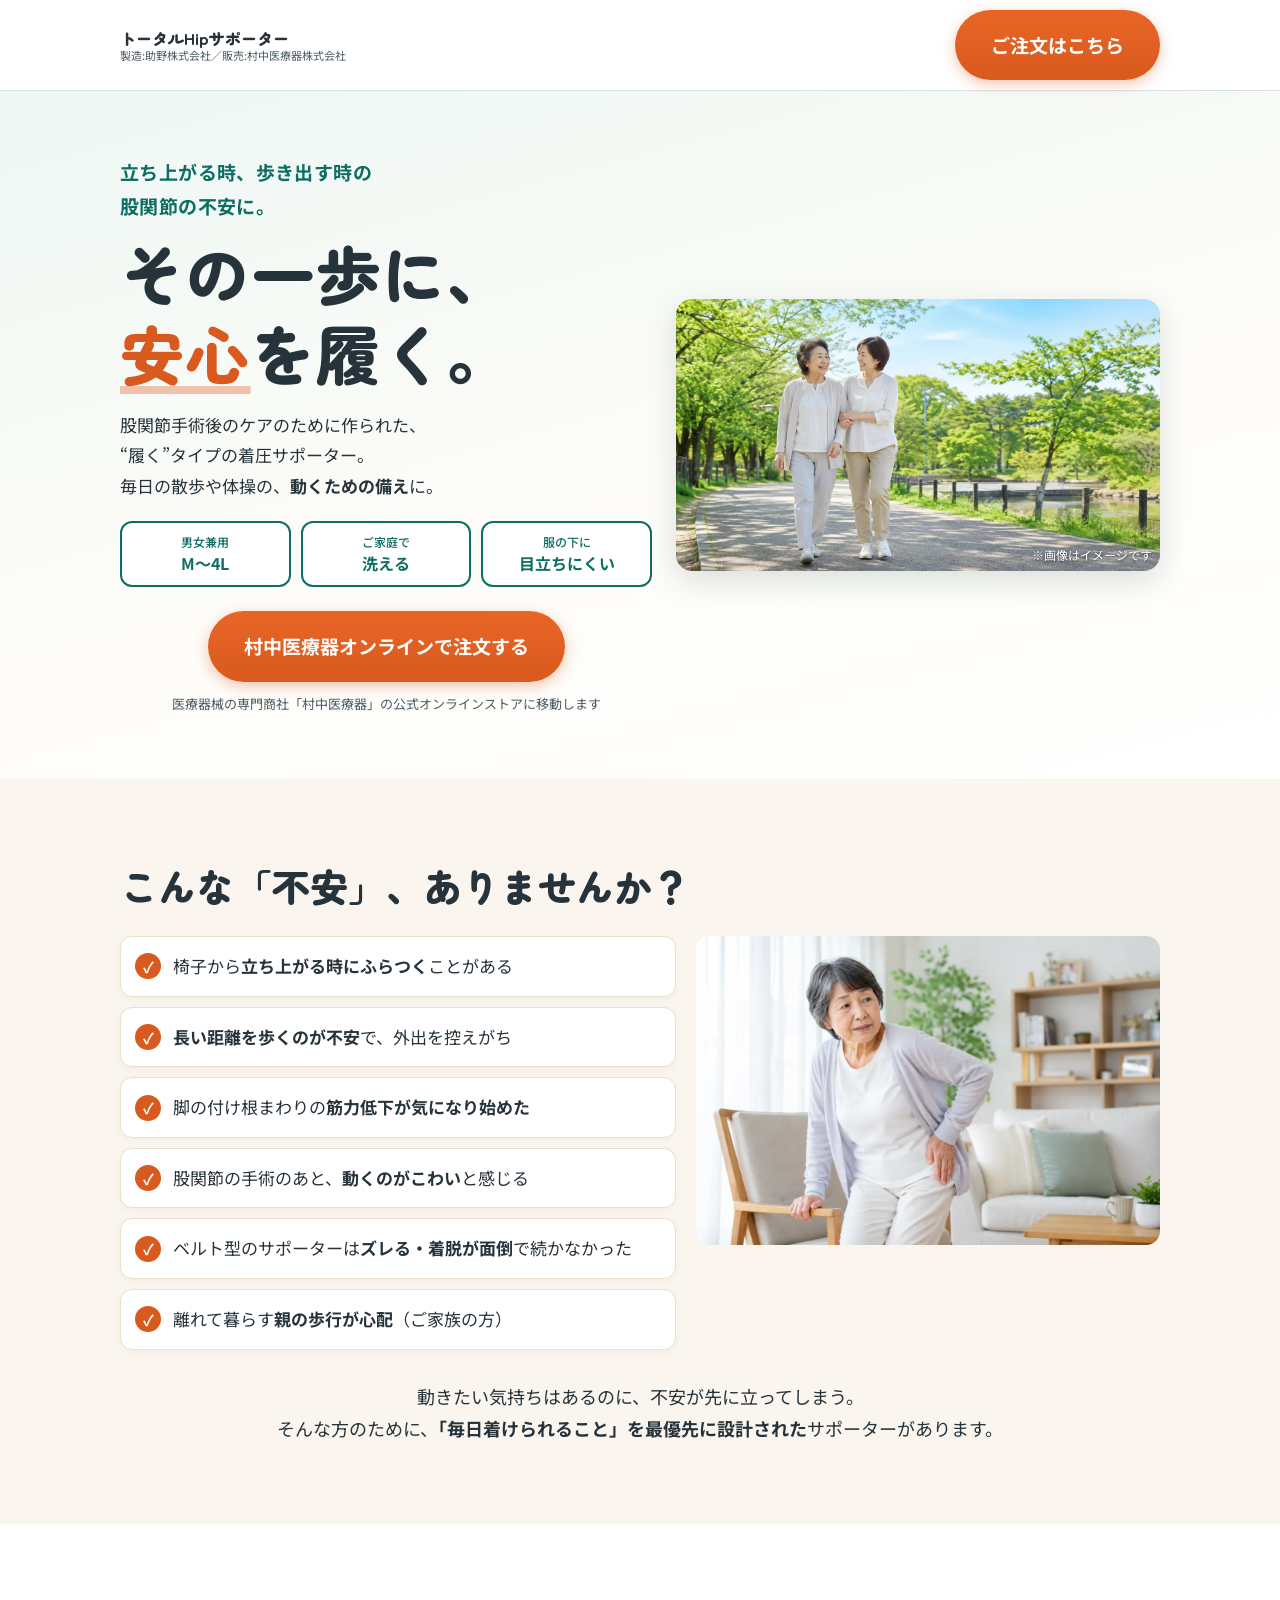
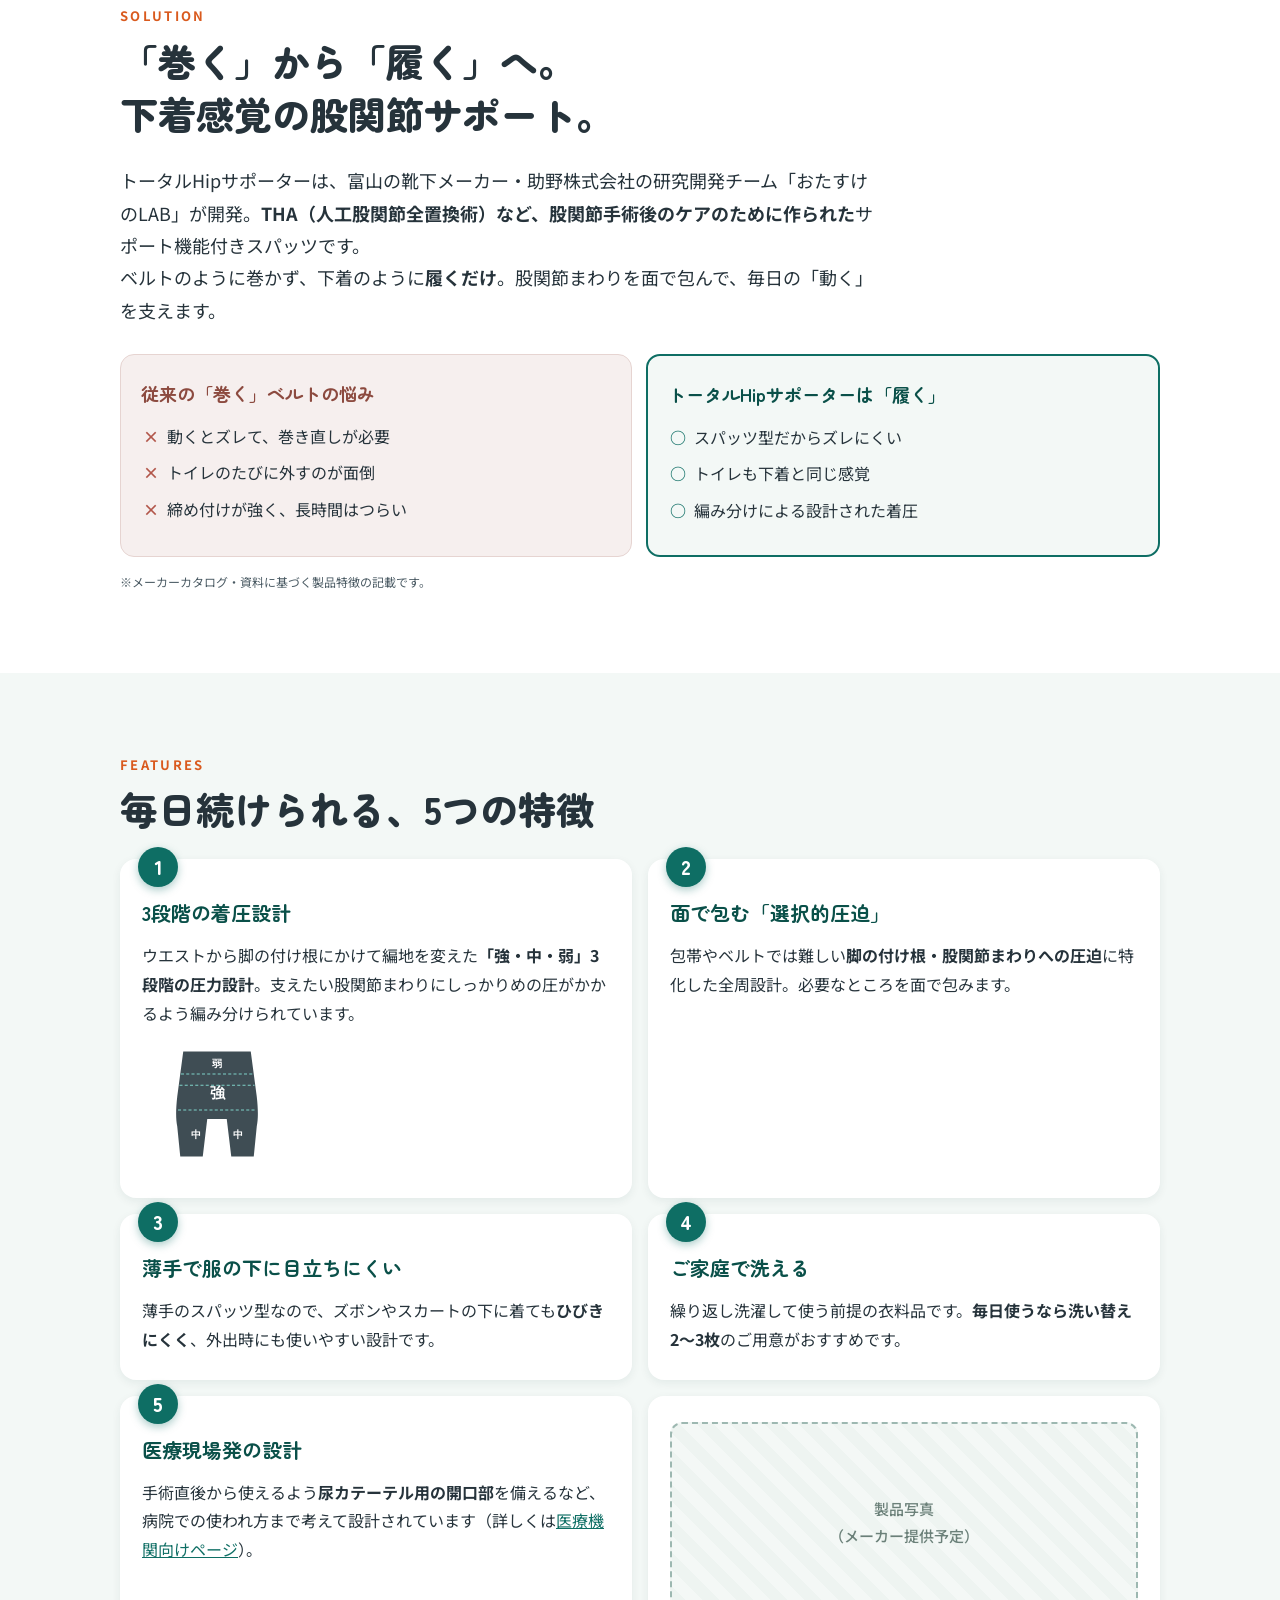
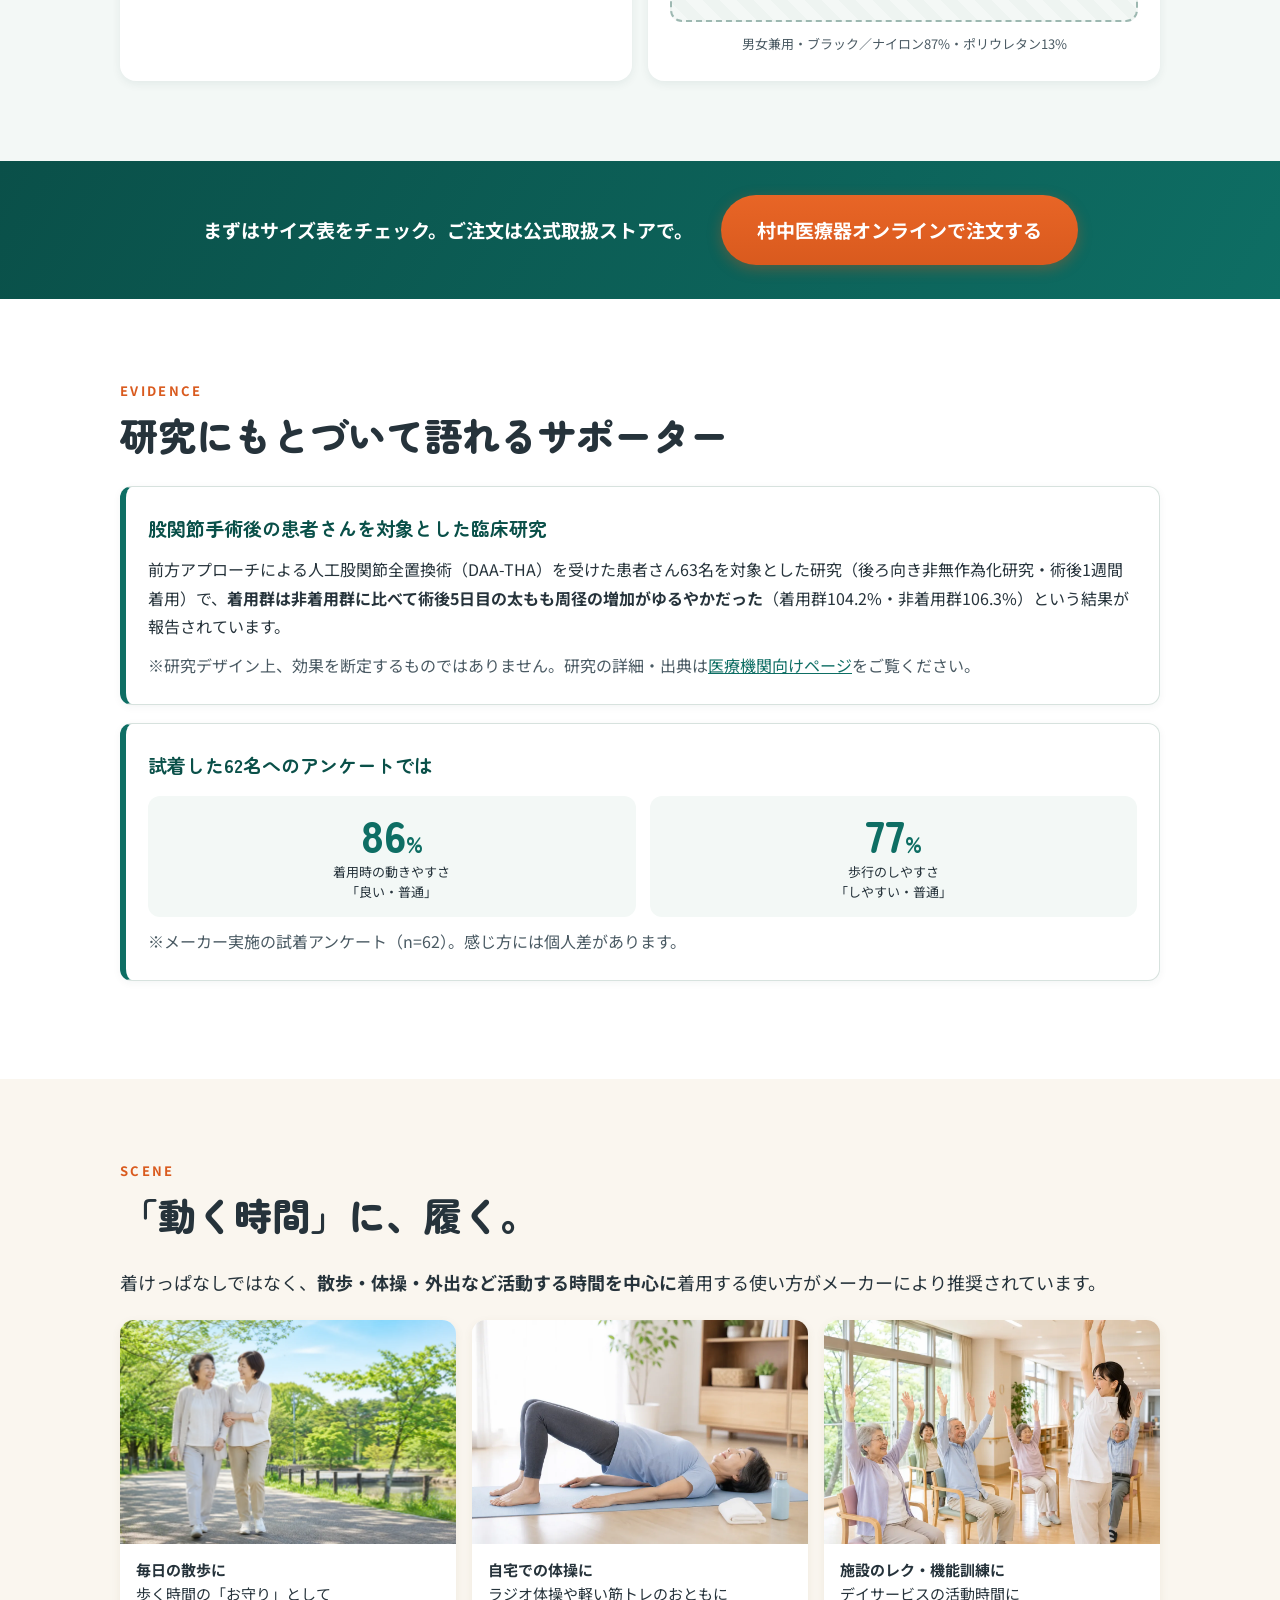
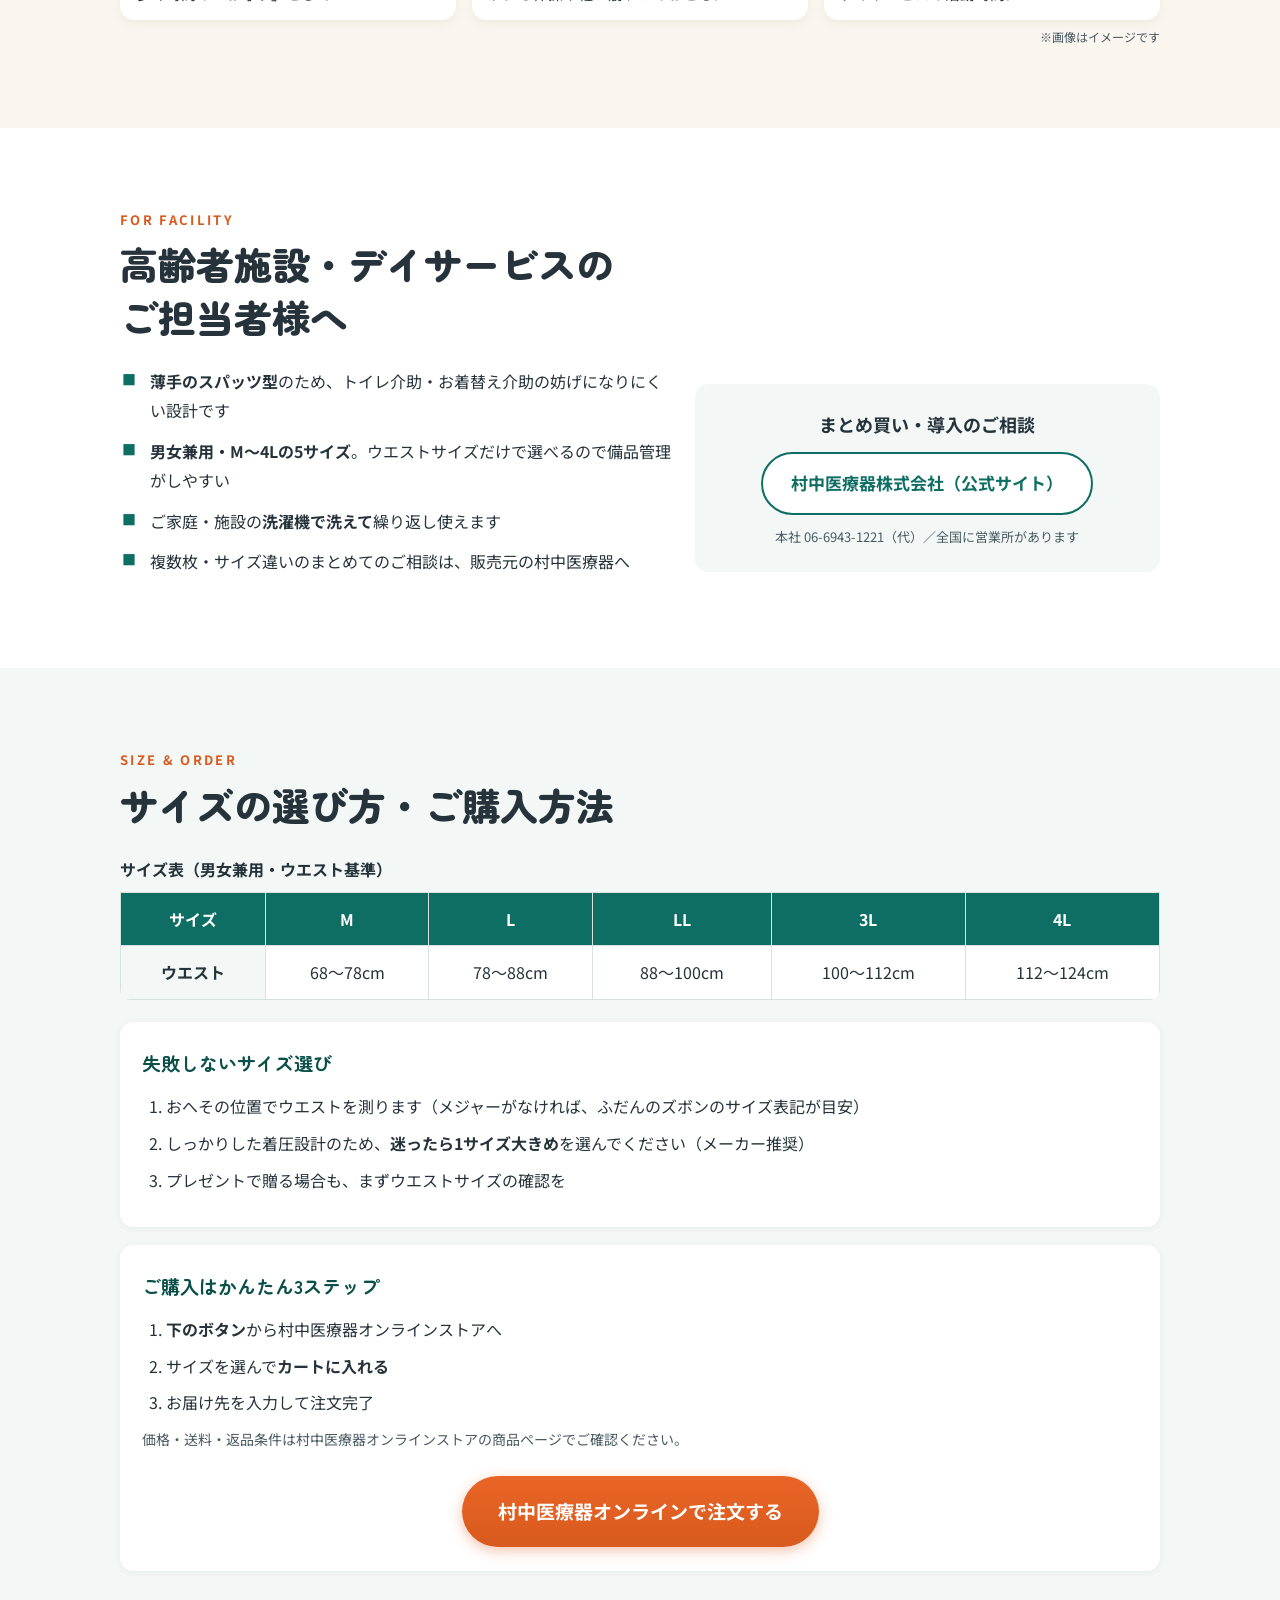
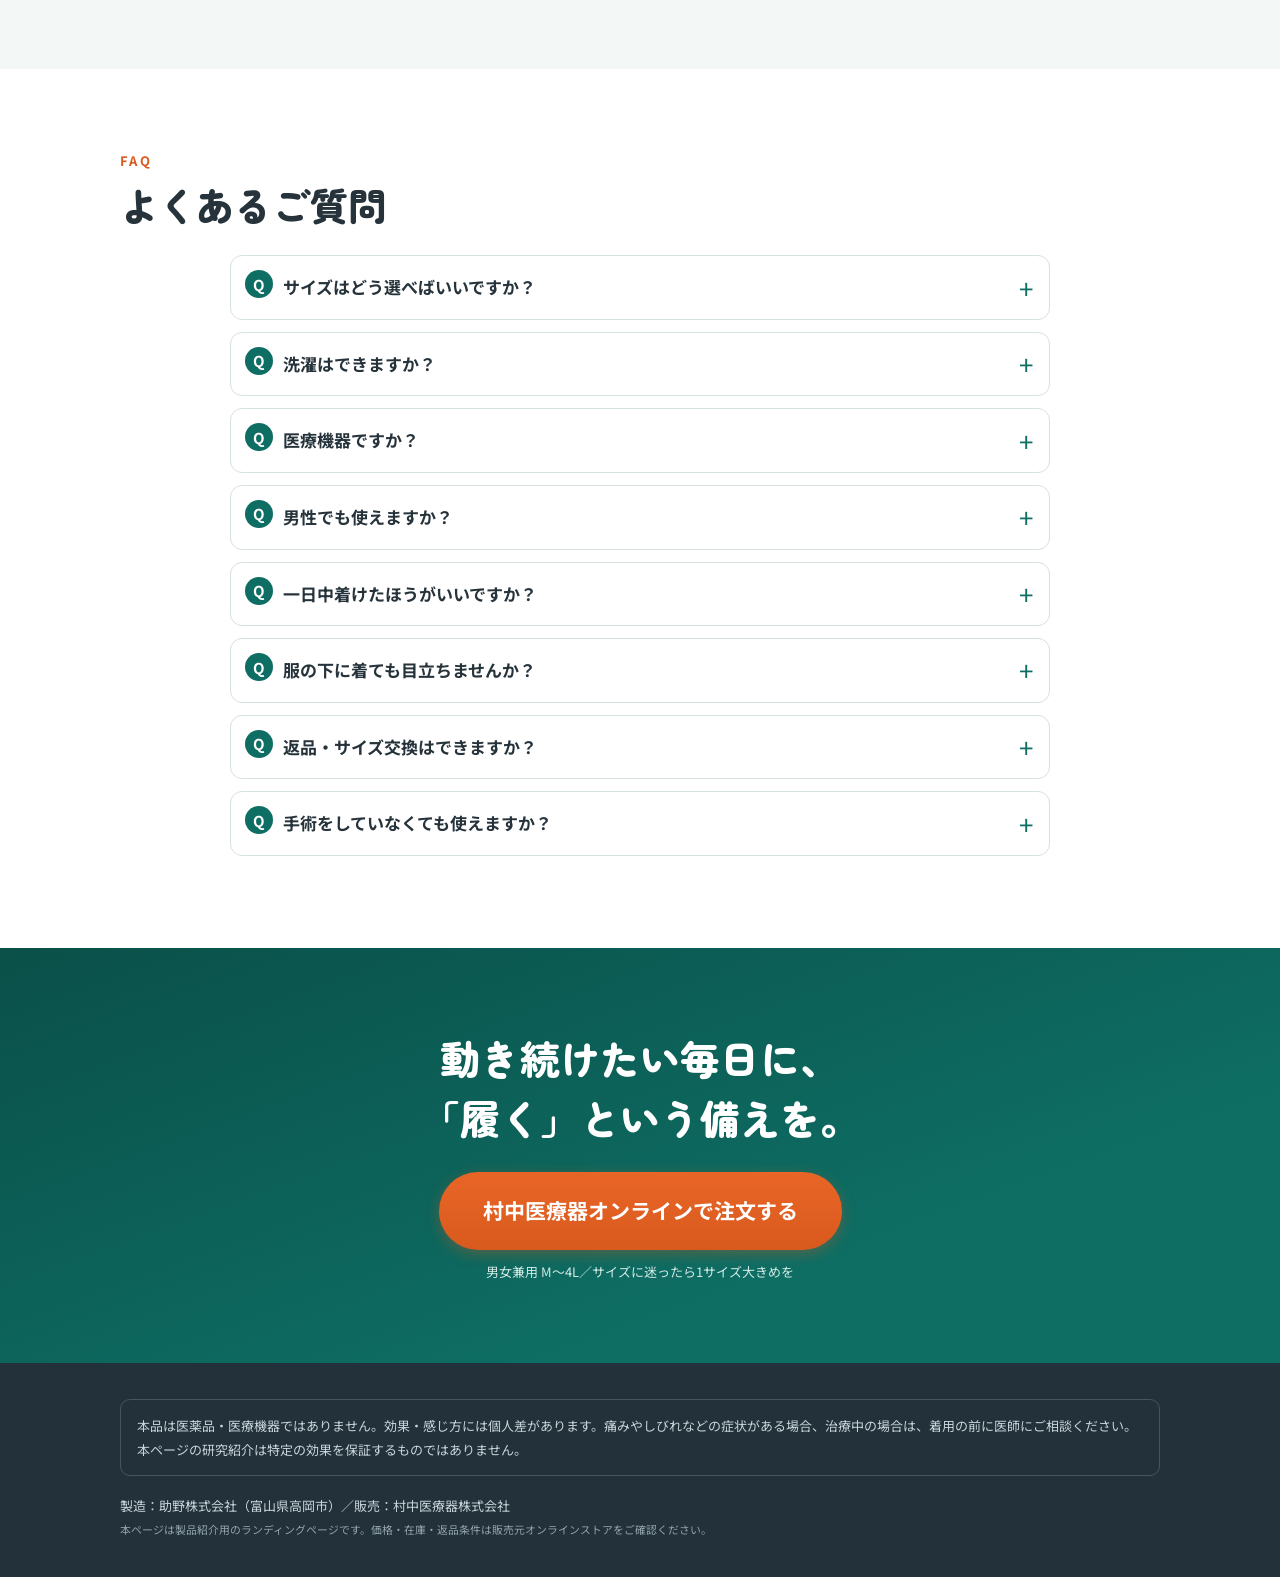
==== commit a35c73b1: "全画像生成完了・WebP最適化・レビュー10周×2LP・納品メモ - ChatGPT自動操作で9枚生成（人工股関節図/悩み/FV散歩/装着手順4コマ/体操/施設レク/病棟） - 全画像WebP化（he" ====
--- a/lp-general/index.html
+++ b/lp-general/index.html
@@ -53,6 +53,7 @@
     {"@type": "Question", "name": "男性でも使えますか？", "acceptedAnswer": {"@type": "Answer", "text": "男女兼用です。ウエストサイズを基準にお選びください。"}},
     {"@type": "Question", "name": "いつ着ければいいですか？", "acceptedAnswer": {"@type": "Answer", "text": "散歩や体操、外出など、活動する時間帯を中心とした着用がメーカーにより推奨されています。夏場などは無理せず調整してください。"}},
     {"@type": "Question", "name": "服の下に着ても目立ちませんか？", "acceptedAnswer": {"@type": "Answer", "text": "薄手のスパッツ型なので、ズボンやスカートの下に目立ちにくく着用できます。"}},
+    {"@type": "Question", "name": "返品・サイズ交換はできますか？", "acceptedAnswer": {"@type": "Answer", "text": "返品・交換の条件は販売元（村中医療器オンラインストア）の規定によります。ご注文前に商品ページの返品条件をご確認ください。"}},
     {"@type": "Question", "name": "手術をしていなくても使えますか？", "acceptedAnswer": {"@type": "Answer", "text": "手術を受けていない方でも、着圧サポーターとしてお使いいただけます（メーカー資料より）。"}}
   ]
 }
@@ -87,7 +88,7 @@
       </div>
     </div>
     <figure class="fv-visual">
-      <img src="../assets/images/lp1-hero-walking.png" alt="親子で公園をゆったり散歩する様子" width="1792" height="1024" fetchpriority="high">
+      <img src="../assets/images/lp1-hero-walking.webp" alt="親子で公園をゆったり散歩する様子" width="1600" height="901" fetchpriority="high">
       <figcaption class="img-note">※画像はイメージです</figcaption>
     </figure>
   </div>
@@ -107,7 +108,7 @@
         <li>離れて暮らす<strong>親の歩行が心配</strong>（ご家族の方）</li>
       </ul>
       <figure class="worries-visual">
-        <img src="../assets/images/lp1-worry-elderly.png" alt="立ち上がりの際に脚の付け根に手を当てる女性" width="1536" height="1024" loading="lazy">
+        <img src="../assets/images/lp1-worry-elderly.webp" alt="立ち上がりの際に脚の付け根に手を当てる女性" width="1200" height="800" loading="lazy">
       </figure>
     </div>
     <p class="worries-message">動きたい気持ちはあるのに、不安が先に立ってしまう。<br>そんな方のために、<strong>「毎日着けられること」を最優先に設計された</strong>サポーターがあります。</p>
@@ -119,7 +120,7 @@
   <div class="container">
     <p class="section-eyebrow">SOLUTION</p>
     <h2 class="section-title">「巻く」から「履く」へ。<br>下着感覚の股関節サポート。</h2>
-    <p class="concept-text">トータルHipサポーターは、富山の靴下メーカー・助野株式会社の研究開発チーム「おたすけのLAB」が、<strong>THA（人工股関節全置換術）など股関節手術後のケアのために開発した</strong>サポート機能付きスパッツです。<br>ベルトのように巻かず、下着のように<strong>履くだけ</strong>。股関節まわりを面で包んで、毎日の「動く」を支えます。</p>
+    <p class="concept-text">トータルHipサポーターは、富山の靴下メーカー・助野株式会社の研究開発チーム「おたすけのLAB」が開発。<strong>THA（人工股関節全置換術）など、股関節手術後のケアのために作られた</strong>サポート機能付きスパッツです。<br>ベルトのように巻かず、下着のように<strong>履くだけ</strong>。股関節まわりを面で包んで、毎日の「動く」を支えます。</p>
     <div class="concept-compare">
       <div class="compare-col compare-before">
         <h3>従来の「巻く」ベルトの悩み</h3>
@@ -233,15 +234,15 @@
     <p class="scenes-lead">着けっぱなしではなく、<strong>散歩・体操・外出など活動する時間を中心に</strong>着用する使い方がメーカーにより推奨されています。</p>
     <div class="scene-grid">
       <figure class="scene-card">
-        <img src="../assets/images/lp1-hero-walking.png" alt="毎日の散歩" width="600" height="400" loading="lazy">
+        <img src="../assets/images/lp1-hero-walking.webp" alt="毎日の散歩" width="1600" height="901" loading="lazy">
         <figcaption><strong>毎日の散歩に</strong><br>歩く時間の「お守り」として</figcaption>
       </figure>
       <figure class="scene-card">
-        <img src="../assets/images/lp1-scene-exercise.png" alt="自宅での体操" width="600" height="400" loading="lazy">
+        <img src="../assets/images/lp1-scene-exercise.webp" alt="自宅での体操" width="1200" height="800" loading="lazy">
         <figcaption><strong>自宅での体操に</strong><br>ラジオ体操や軽い筋トレのおともに</figcaption>
       </figure>
       <figure class="scene-card">
-        <img src="../assets/images/lp1-scene-facility.png" alt="施設でのレクリエーション" width="600" height="400" loading="lazy">
+        <img src="../assets/images/lp1-scene-facility.webp" alt="施設でのレクリエーション" width="1200" height="800" loading="lazy">
         <figcaption><strong>施設のレク・機能訓練に</strong><br>デイサービスの活動時間に</figcaption>
       </figure>
     </div>
@@ -317,6 +318,7 @@
       <div class="faq-item"><dt>男性でも使えますか？</dt><dd>男女兼用です。ウエストサイズを基準にお選びください。</dd></div>
       <div class="faq-item"><dt>一日中着けたほうがいいですか？</dt><dd>散歩・体操・外出など<strong>活動する時間を中心に</strong>着用する使い方がメーカーにより推奨されています。夏場など暑い時期は無理せず調整してください。</dd></div>
       <div class="faq-item"><dt>服の下に着ても目立ちませんか？</dt><dd>薄手のスパッツ型なので、ズボンやスカートの下でも目立ちにくくお使いいただけます。</dd></div>
+      <div class="faq-item"><dt>返品・サイズ交換はできますか？</dt><dd>返品・交換の条件は販売元（村中医療器オンラインストア）の規定によります。ご注文前に商品ページの返品条件をご確認ください。サイズ選びに迷ったら「1サイズ大きめ」がメーカー推奨です。</dd></div>
       <div class="faq-item"><dt>手術をしていなくても使えますか？</dt><dd>手術を受けていない方でも着圧サポーターとしてお使いいただけます（メーカー資料より）。股関節に痛みがある場合は、まず医師にご相談ください。</dd></div>
     </dl>
   </div>
--- a/lp-general/style.css
+++ b/lp-general/style.css
@@ -37,7 +37,7 @@
 .site-header{position:sticky;top:0;z-index:100;background:rgba(255,255,255,.96);border-bottom:1px solid var(--c-line);backdrop-filter:blur(4px)}
 .header-inner{display:flex;align-items:center;justify-content:space-between;gap:8px;padding-top:10px;padding-bottom:10px}
 .header-brand{font-family:var(--font-head);font-weight:900;font-size:16px;line-height:1.3}
-.header-sub{display:block;font-family:var(--font-body);font-weight:400;font-size:11px;color:var(--c-text-sub)}
+.header-sub{display:none;font-family:var(--font-body);font-weight:400;font-size:11px;color:var(--c-text-sub)}
 .btn-header{font-size:14px;padding:12px 16px;white-space:nowrap}
 
 /* ---------- ボタン ---------- */
@@ -69,7 +69,7 @@
 .fv-badges{display:flex;gap:10px;list-style:none;margin-top:20px}
 .fv-badges li{
   flex:1;background:#fff;border:2px solid var(--c-primary);color:var(--c-primary);
-  border-radius:12px;text-align:center;font-size:13px;line-height:1.45;padding:10px 4px;font-weight:500
+  border-radius:12px;text-align:center;font-size:12px;line-height:1.5;padding:10px 2px;font-weight:500
 }
 .fv-badges strong{font-size:16px}
 .fv-visual{position:relative;border-radius:16px;overflow:hidden;box-shadow:0 10px 30px rgba(20,60,50,.15)}
@@ -217,6 +217,7 @@
 /* =========== 768px以上 =========== */
 @media (min-width:768px){
   .pc-only{display:inline}
+  .header-sub{display:block}
   .sp-only{display:none}
   .fv{padding:64px 0}
   .fv-inner{flex-direction:row;align-items:center}
